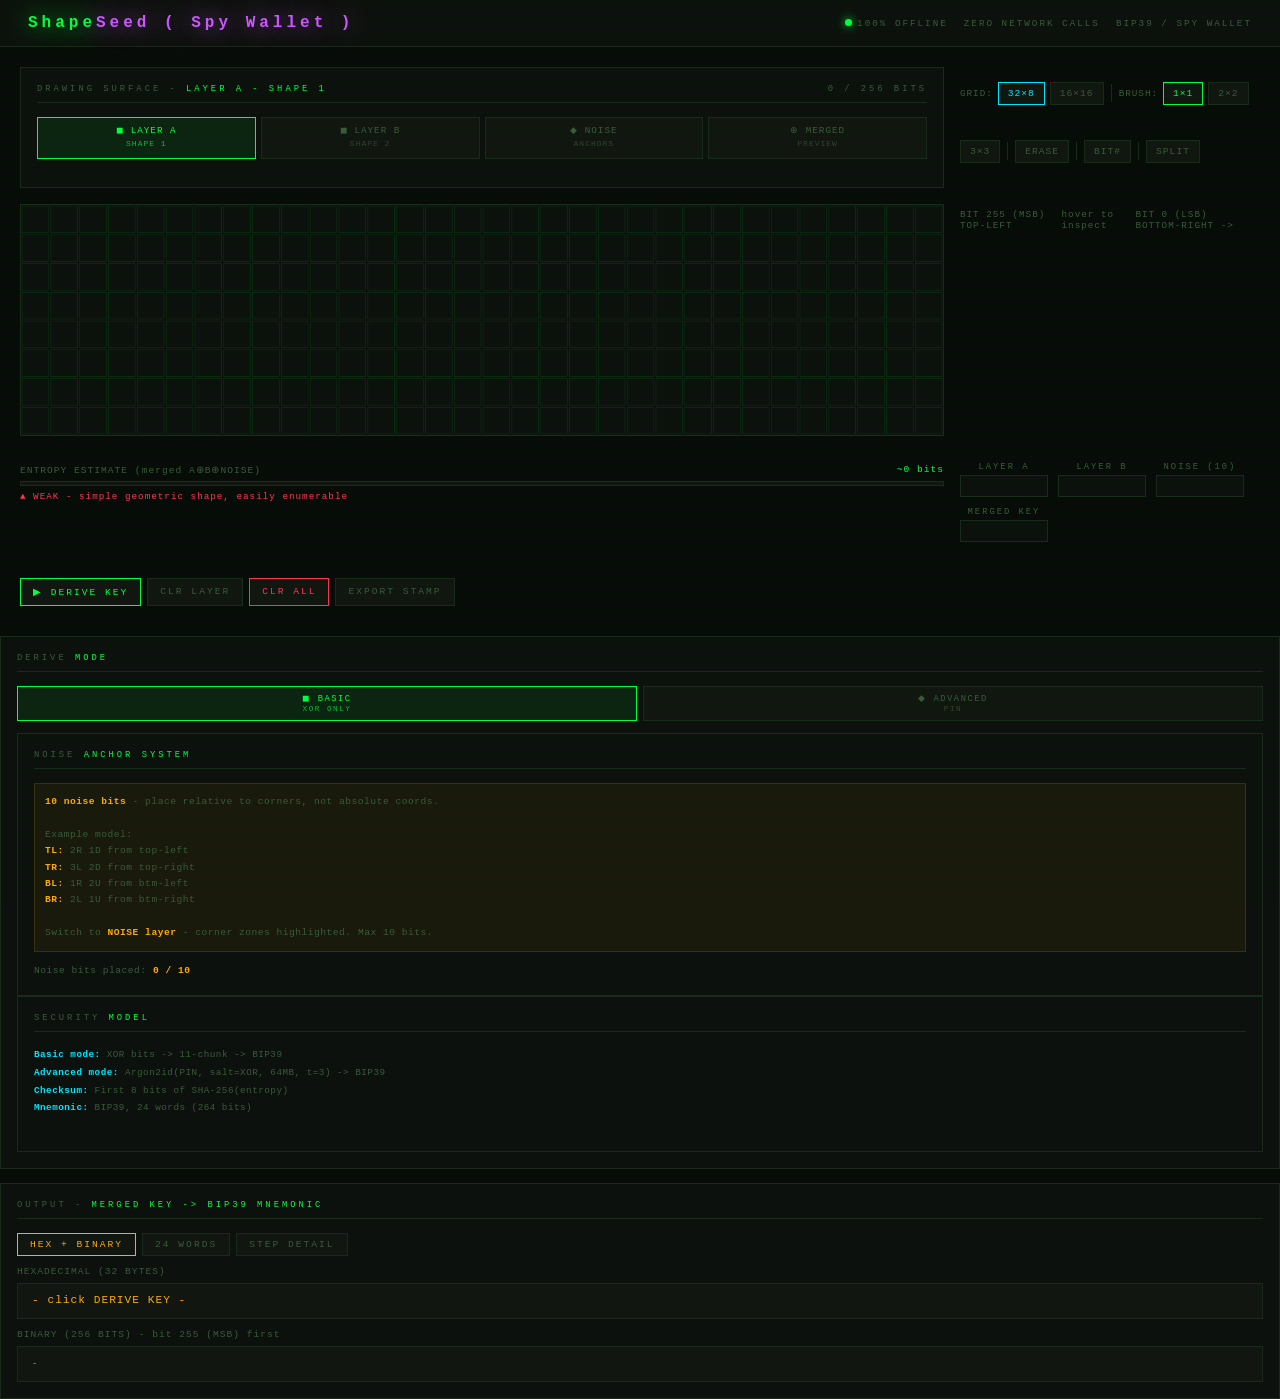
==== shapeSeed.html @ 2a86fd11 "shape seed" ====
<!doctype html>
<html lang="en">
  <head>
    <meta charset="UTF-8" />
    <meta name="viewport" content="width=device-width,initial-scale=1.0" />
    <meta
      http-equiv="Content-Security-Policy"
      content="default-src 'none'; script-src 'self' 'unsafe-inline'; style-src 'self' 'unsafe-inline'; img-src 'self' data:; font-src 'none';"
    />
    <title>PATTERN WALLET - Shape Key Generator</title>
    <style>
      :root {
        --bg: #080c08;
        --bg2: #0d110d;
        --bg3: #111611;
        --border: #1a2a1a;
        --green: #00ff41;
        --gdim: #007a20;
        --gfaint: rgba(0, 255, 65, 0.08);
        --purple: #cc55ff;
        --pfaint: rgba(180, 60, 255, 0.08);
        --amber: #ffaa00;
        --afaint: rgba(255, 170, 0, 0.08);
        --red: #ff3355;
        --cyan: #00e5ff;
        --white: #d0ffd0;
        --dim: #3a5a3a;
        --mono: "Share Tech Mono", "Courier New", Courier, monospace;
        --display: "Orbitron", "Share Tech Mono", "Courier New", monospace;
      }
      * {
        margin: 0;
        padding: 0;
        box-sizing: border-box;
      }
      body {
        background: var(--bg);
        color: var(--white);
        font-family: var(--mono);
        min-height: 100vh;
      }
      body::before {
        content: "";
        position: fixed;
        inset: 0;
        background: repeating-linear-gradient(
          0deg,
          transparent,
          transparent 3px,
          rgba(0, 255, 65, 0.012) 3px,
          rgba(0, 255, 65, 0.012) 4px
        );
        pointer-events: none;
        z-index: 9999;
      }
      header {
        background: var(--bg2);
        border-bottom: 1px solid var(--border);
        padding: 14px 28px;
        display: flex;
        align-items: center;
        justify-content: space-between;
      }
      .logo {
        font-family: var(--display);
        font-weight: 900;
        font-size: 1rem;
        letter-spacing: 4px;
        color: var(--green);
        text-shadow: 0 0 25px var(--green);
      }
      .logo em {
        color: var(--purple);
        font-style: normal;
        text-shadow: 0 0 25px var(--purple);
      }
      .hdr-r {
        font-size: 0.58rem;
        letter-spacing: 2px;
        color: var(--dim);
        display: flex;
        gap: 16px;
        align-items: center;
      }
      .dot {
        width: 7px;
        height: 7px;
        border-radius: 50%;
        background: var(--green);
        box-shadow: 0 0 8px var(--green);
        animation: blink 2.5s infinite;
        display: inline-block;
        margin-right: 5px;
      }
      @keyframes blink {
        0%,
        100% {
          opacity: 1;
        }
        50% {
          opacity: 0.25;
        }
      }
      .wrap {
        max-width: 1280px;
        margin: 0 auto;
        padding: 20px;
        display: grid;
        grid-template-columns: 1fr 300px;
        gap: 16px;
      }
      .panel {
        background: var(--bg2);
        border: 1px solid var(--border);
        padding: 16px;
      }
      .ptitle {
        font-family: var(--display);
        font-size: 0.55rem;
        letter-spacing: 3px;
        color: var(--dim);
        margin-bottom: 14px;
        padding-bottom: 8px;
        border-bottom: 1px solid var(--border);
        display: flex;
        justify-content: space-between;
        align-items: center;
      }
      .ptitle .hi {
        color: var(--green);
      }
      .layer-tabs {
        display: flex;
        gap: 5px;
        margin-bottom: 12px;
      }
      .ltab {
        flex: 1;
        padding: 7px 2px;
        background: var(--bg3);
        border: 1px solid var(--border);
        color: var(--dim);
        font-family: var(--mono);
        font-size: 0.58rem;
        letter-spacing: 1px;
        cursor: pointer;
        text-align: center;
        transition: all 0.15s;
        line-height: 1.4;
      }
      .ltab:hover {
        color: var(--white);
      }
      .ltab.la.on {
        border-color: var(--green);
        color: var(--green);
        background: var(--gfaint);
      }
      .ltab.lb.on {
        border-color: var(--purple);
        color: var(--purple);
        background: var(--pfaint);
      }
      .ltab.lnoise.on {
        border-color: var(--amber);
        color: var(--amber);
        background: var(--afaint);
      }
      .ltab.lmerged.on {
        border-color: var(--cyan);
        color: var(--cyan);
      }
      .ctrl-row {
        display: flex;
        gap: 5px;
        margin-bottom: 10px;
        flex-wrap: wrap;
        align-items: center;
      }
      .cbtn {
        padding: 5px 9px;
        background: var(--bg3);
        border: 1px solid var(--border);
        color: var(--dim);
        font-family: var(--mono);
        font-size: 0.6rem;
        letter-spacing: 1px;
        cursor: pointer;
        transition: all 0.12s;
      }
      .cbtn:hover {
        color: var(--white);
      }
      .cbtn.on {
        border-color: var(--green);
        color: var(--green);
      }
      .cbtn.erase.on {
        border-color: var(--red);
        color: var(--red);
      }
      .cbtn.cyon.on {
        border-color: var(--cyan);
        color: var(--cyan);
      }
      .cbtn.split.on {
        border-color: var(--cyan);
        color: var(--cyan);
      }
      .cbtn.showbits.on {
        border-color: var(--amber);
        color: var(--amber);
      }
      .sep {
        width: 1px;
        height: 18px;
        background: var(--border);
        margin: 0 2px;
      }
      #mainCanvas {
        display: block;
        width: 100%;
        cursor: crosshair;
        border: 1px solid var(--border);
      }
      .canvas-meta {
        display: flex;
        justify-content: space-between;
        font-size: 0.58rem;
        color: var(--dim);
        margin-top: 5px;
        letter-spacing: 1px;
      }
      .ent-section {
        margin: 12px 0 8px;
      }
      .ent-labels {
        display: flex;
        justify-content: space-between;
        font-size: 0.6rem;
        color: var(--dim);
        margin-bottom: 5px;
        letter-spacing: 1px;
      }
      .ent-labels .ev {
        color: var(--green);
      }
      .ent-outer {
        height: 5px;
        background: var(--bg3);
        border: 1px solid var(--border);
      }
      .ent-inner {
        height: 100%;
        transition:
          width 0.3s,
          background 0.3s;
      }
      .ent-warn {
        font-size: 0.58rem;
        min-height: 15px;
        margin-top: 5px;
        letter-spacing: 1px;
      }
      .stamps {
        display: flex;
        gap: 10px;
        margin: 10px 0;
        flex-wrap: wrap;
      }
      .stamp-box {
        text-align: center;
      }
      .stamp-label {
        font-size: 0.55rem;
        color: var(--dim);
        letter-spacing: 2px;
        margin-bottom: 3px;
      }
      canvas.sthumb {
        border: 1px solid var(--border);
        image-rendering: pixelated;
        display: block;
      }
      .btn-row {
        display: flex;
        gap: 6px;
        margin: 10px 0;
        flex-wrap: wrap;
      }
      .btn {
        padding: 7px 12px;
        background: var(--bg3);
        border: 1px solid var(--border);
        color: var(--dim);
        font-family: var(--mono);
        font-size: 0.6rem;
        letter-spacing: 2px;
        cursor: pointer;
        transition: all 0.15s;
      }
      .btn:hover {
        color: var(--white);
        border-color: #555;
      }
      .btn.primary {
        border-color: var(--green);
        color: var(--green);
      }
      .btn.primary:hover {
        background: var(--gfaint);
      }
      .btn.danger {
        border-color: var(--red);
        color: var(--red);
      }
      .right-col {
        display: flex;
        flex-direction: column;
        gap: 14px;
      }
      .anchor-legend {
        font-size: 0.6rem;
        color: var(--dim);
        line-height: 1.8;
        letter-spacing: 0.5px;
      }
      .anchor-legend strong {
        color: var(--amber);
      }
      .noise-tip {
        background: rgba(255, 170, 0, 0.05);
        border: 1px solid rgba(255, 170, 0, 0.15);
        padding: 10px;
        font-size: 0.6rem;
        color: var(--dim);
        line-height: 1.7;
        letter-spacing: 0.5px;
        margin-bottom: 10px;
      }
      .noise-tip strong {
        color: var(--amber);
      }
      .output-panel {
        grid-column: 1/-1;
      }
      .hex-out {
        background: var(--bg3);
        border: 1px solid var(--border);
        padding: 10px 14px;
        font-size: 0.7rem;
        word-break: break-all;
        letter-spacing: 1px;
        color: var(--amber);
        min-height: 36px;
      }
      .words-grid {
        display: flex;
        flex-wrap: wrap;
        gap: 6px;
        margin-top: 8px;
      }
      .word-chip {
        padding: 4px 10px;
        border: 1px solid var(--border);
        background: var(--bg3);
        font-size: 0.65rem;
        letter-spacing: 0.5px;
      }
      .word-chip .wn {
        color: var(--dim);
        margin-right: 4px;
        font-size: 0.55rem;
      }
      .word-chip .ww {
        color: var(--green);
      }
      .step-detail {
        background: var(--bg3);
        border: 1px solid var(--border);
        padding: 10px;
        font-size: 0.6rem;
        color: var(--dim);
        line-height: 1.8;
        letter-spacing: 0.5px;
        margin-top: 8px;
        max-height: 320px;
        overflow-y: auto;
      }
      .step-detail .hi {
        color: var(--white);
      }
      .step-detail .ha {
        color: var(--amber);
      }
      .out-tabs {
        display: flex;
        gap: 6px;
        margin-bottom: 10px;
      }
      .otab {
        padding: 5px 12px;
        background: var(--bg3);
        border: 1px solid var(--border);
        color: var(--dim);
        font-family: var(--mono);
        font-size: 0.6rem;
        letter-spacing: 2px;
        cursor: pointer;
      }
      .otab.on {
        border-color: var(--amber);
        color: var(--amber);
      }

      .duress-info {
        font-size: 0.6rem;
        color: var(--dim);
        line-height: 1.8;
        letter-spacing: 0.5px;
      }
      .duress-info strong {
        color: var(--green);
      }
      .duress-info em {
        color: var(--purple);
        font-style: normal;
      }

      .adv-panel {
        background: rgba(180, 60, 255, 0.04);
        border: 1px solid rgba(180, 60, 255, 0.2);
        padding: 12px;
        margin-top: 10px;
      }
      .adv-title {
        font-family: var(--display);
        font-size: 0.52rem;
        letter-spacing: 3px;
        color: var(--purple);
        margin-bottom: 10px;
      }
      .adv-row {
        display: flex;
        flex-direction: column;
        gap: 4px;
        margin-bottom: 10px;
      }
      .adv-label {
        font-size: 0.56rem;
        color: var(--dim);
        letter-spacing: 1px;
      }
      .adv-label span {
        color: var(--purple);
      }
      .adv-input {
        width: 100%;
        background: var(--bg3);
        border: 1px solid rgba(180, 60, 255, 0.3);
        color: var(--purple);
        font-family: var(--mono);
        font-size: 0.7rem;
        padding: 6px 10px;
        letter-spacing: 2px;
        outline: none;
      }
      .adv-input:focus {
        border-color: var(--purple);
      }
      .adv-input::placeholder {
        color: rgba(180, 60, 255, 0.3);
        font-size: 0.58rem;
      }
      .adv-info {
        font-size: 0.56rem;
        color: var(--dim);
        line-height: 1.7;
        letter-spacing: 0.5px;
        margin-top: 6px;
        padding: 6px 8px;
        background: rgba(180, 60, 255, 0.03);
        border-left: 2px solid rgba(180, 60, 255, 0.3);
      }
      .adv-info strong {
        color: var(--purple);
      }
      .adv-divider {
        height: 1px;
        background: rgba(180, 60, 255, 0.15);
        margin: 10px 0;
      }
      .mode-toggle {
        display: flex;
        gap: 6px;
        margin-bottom: 12px;
      }
      .mtab {
        flex: 1;
        padding: 6px;
        background: var(--bg3);
        border: 1px solid var(--border);
        color: var(--dim);
        font-family: var(--mono);
        font-size: 0.55rem;
        letter-spacing: 1.5px;
        cursor: pointer;
        text-align: center;
        transition: all 0.15s;
      }
      .mtab.on {
        border-color: var(--purple);
        color: var(--purple);
        background: var(--pfaint);
      }
      .mtab.basic.on {
        border-color: var(--green);
        color: var(--green);
        background: var(--gfaint);
      }
    </style>
    <script src="argon2-bundled.min.js"></script>
  </head>
  <body>
    <header style="user-select: none">
      <div class="logo">Shape<em>Seed ( Spy Wallet ) </em></div>
      <div class="hdr-r">
        <span><span class="dot"></span>100% OFFLINE</span>
        <span>ZERO NETWORK CALLS</span>
        <span>BIP39 / SPY WALLET</span>
      </div>
    </header>

    <div class="wrap">
      <div class="panel">
        <div class="ptitle">
          <span
            >DRAWING SURFACE -
            <span class="hi" id="layerLabel">LAYER A - SHAPE 1</span></span
          >
          <span id="bitsSetLabel">0 / 256 BITS</span>
        </div>

        <div class="layer-tabs">
          <div class="ltab la on" onclick="setLayer('A')">
            ◼ LAYER A<br /><small style="font-size: 0.5rem; opacity: 0.7"
              >SHAPE 1</small
            >
          </div>
          <div class="ltab lb" onclick="setLayer('B')">
            ◼ LAYER B<br /><small style="font-size: 0.5rem; opacity: 0.7"
              >SHAPE 2</small
            >
          </div>
          <div class="ltab lnoise" onclick="setLayer('NOISE')">
            ◆ NOISE<br /><small style="font-size: 0.5rem; opacity: 0.7"
              >ANCHORS</small
            >
          </div>
          <div class="ltab lmerged" onclick="setLayer('MERGED')">
            ⊕ MERGED<br /><small style="font-size: 0.5rem; opacity: 0.7"
              >PREVIEW</small
            >
          </div>
        </div>
      </div>
      <div class="ctrl-row">
        <span style="font-size: 0.58rem; color: var(--dim); letter-spacing: 1px"
          >GRID:</span
        >
        <div class="cbtn cyon on" id="btn32" onclick="setGridMode(32, 8)">
          32×8
        </div>
        <div class="cbtn cyon" id="btn16" onclick="setGridMode(16, 16)">
          16×16
        </div>
        <div class="sep"></div>
        <span style="font-size: 0.58rem; color: var(--dim); letter-spacing: 1px"
          >BRUSH:</span
        >
        <div class="cbtn on" id="brush1" onclick="setBrush(1)">1×1</div>
        <div class="cbtn" id="brush2" onclick="setBrush(2)">2×2</div>
        <div class="cbtn" id="brush3" onclick="setBrush(3)">3×3</div>
        <div class="sep"></div>
        <div class="cbtn erase" id="btnErase" onclick="toggleErase()">
          ERASE
        </div>
        <div class="sep"></div>
        <div class="cbtn showbits" id="btnShowBits" onclick="toggleShowBits()">
          BIT#
        </div>
        <div class="sep"></div>
        <div class="cbtn split" id="btnSplit" onclick="toggleSplit()">
          SPLIT
        </div>
      </div>

      <canvas id="mainCanvas"></canvas>
      <div class="canvas-meta">
        <span>BIT 255 (MSB) TOP-LEFT</span>
        <span id="cursorInfo">hover to inspect</span>
        <span>BIT 0 (LSB) BOTTOM-RIGHT -></span>
      </div>

      <div class="ent-section">
        <div class="ent-labels">
          <span>ENTROPY ESTIMATE (merged A⊕B⊕NOISE)</span>
          <span class="ev" id="entVal">~0 bits</span>
        </div>
        <div class="ent-outer">
          <div
            class="ent-inner"
            id="entBar"
            style="width: 0%; background: var(--red)"
          ></div>
        </div>
        <div class="ent-warn" id="entWarn" style="color: var(--red)">
          ▲ DRAW A PATTERN TO BEGIN
        </div>
      </div>

      <div class="stamps">
        <div class="stamp-box">
          <div class="stamp-label">LAYER A</div>
          <canvas
            class="sthumb"
            id="stampA"
            width="64"
            height="16"
            style="width: 88px; height: 22px"
          ></canvas>
        </div>
        <div class="stamp-box">
          <div class="stamp-label">LAYER B</div>
          <canvas
            class="sthumb"
            id="stampB"
            width="64"
            height="16"
            style="width: 88px; height: 22px"
          ></canvas>
        </div>
        <div class="stamp-box">
          <div class="stamp-label">NOISE (10)</div>
          <canvas
            class="sthumb"
            id="stampN"
            width="64"
            height="16"
            style="width: 88px; height: 22px"
          ></canvas>
        </div>
        <div class="stamp-box">
          <div class="stamp-label">MERGED KEY</div>
          <canvas
            class="sthumb"
            id="stampM"
            width="64"
            height="16"
            style="width: 88px; height: 22px"
          ></canvas>
        </div>
      </div>

      <div class="btn-row">
        <div class="btn primary" id="btnDerive" onclick="deriveKey()">
          ▶ DERIVE KEY
        </div>
        <div class="btn" onclick="clearCurrentLayer()">CLR LAYER</div>
        <div class="btn danger" onclick="clearAll()">CLR ALL</div>
        <div class="btn" onclick="saveStamp()">EXPORT STAMP</div>
      </div>
    </div>
    <div class="right-col">
      <div class="panel">
        <div class="ptitle">
          <span>DERIVE <span class="hi">MODE</span></span>
        </div>
        <div class="mode-toggle">
          <div class="mtab basic on" id="modeBasic" onclick="setMode('basic')">
            ◼ BASIC<br /><small style="font-size: 0.48rem; opacity: 0.7"
              >XOR ONLY</small
            >
          </div>
          <div class="mtab" id="modeAdv" onclick="setMode('advanced')">
            ◆ ADVANCED<br /><small style="font-size: 0.48rem; opacity: 0.7"
              >PIN</small
            >
          </div>
        </div>

        <div id="advPanel" style="display: none">
          <div class="adv-panel">
            <div class="adv-title">◆ ADVANCED MODE</div>

            <div class="adv-row">
              <div class="adv-label">
                SALT / PIN <span>(memorable number, never stored)</span>
              </div>
              <input
                class="adv-input"
                id="saltInput"
                type="text"
                inputmode="text"
                placeholder="e.g. 19841207 or 4892"
                autocomplete="off"
                spellcheck="false"
              />
            </div>
            <div class="adv-info">
              <strong>What it does:</strong> Your PIN is processed with Argon2id
              using your XOR bitmap as salt. Argon2id(PIN, salt=shape_bits,
              mem=64MB, t=3). Same PIN + same drawing = same mnemonic, always.
              Two users with identical drawings get totally different mnemonics.
              Prevents rainbow table attacks.<br /><br />
              <strong>If you forget the PIN</strong> -> wallet is permanently
              inaccessible. Write it physically, separately from your shape
              description.
            </div>

            <div class="adv-divider"></div>

            <div class="adv-info" id="derivInfo">
              <strong>XOR->DIRECT:</strong> XOR bits split directly into 11-bit
              chunks -> BIP39 words. Fast, fully transparent, reversible to your
              drawing.<br /><br />
              <strong>SHA256 mode:</strong> Argon2id(PIN, salt=XOR_bytes,
              mem=64MB, t=3) -> 256 bits -> 11-bit chunks. Memory-hard,
              GPU-resistant. Recommended when using a PIN.
            </div>
          </div>
        </div>

        <div class="panel">
          <div class="ptitle">
            <span>NOISE <span class="hi">ANCHOR SYSTEM</span></span>
          </div>
          <div class="noise-tip">
            <strong>10 noise bits</strong> - place relative to corners, not
            absolute coords.<br /><br />
            Example model:<br />
            <strong>TL:</strong> 2R 1D from top-left<br />
            <strong>TR:</strong> 3L 2D from top-right<br />
            <strong>BL:</strong> 1R 2U from btm-left<br />
            <strong>BR:</strong> 2L 1U from btm-right<br /><br />
            Switch to <strong>NOISE layer</strong> - corner zones highlighted.
            Max 10 bits.
          </div>
          <div class="anchor-legend" id="noiseCount">
            Noise bits placed: <strong>0 / 10</strong>
          </div>
        </div>

        <div class="panel">
          <div class="ptitle">
            <span>SECURITY <span class="hi">MODEL</span></span>
          </div>
          <div class="duress-info" style="font-size: 0.58rem; line-height: 1.9">
            <strong style="color: var(--cyan)">Basic mode:</strong> XOR bits ->
            11-chunk -> BIP39<br />
            <strong style="color: var(--cyan)">Advanced mode:</strong>
            Argon2id(PIN, salt=XOR, 64MB, t=3) -> BIP39<br />
            <strong style="color: var(--cyan)">Checksum:</strong> First 8 bits
            of SHA-256(entropy)<br />
            <strong style="color: var(--cyan)">Mnemonic:</strong> BIP39, 24
            words (264 bits)<br /><br />
          </div>
        </div>
      </div>

      <div class="panel output-panel">
        <div class="ptitle">
          <span
            >OUTPUT - <span class="hi">MERGED KEY -> BIP39 MNEMONIC</span></span
          >
        </div>
        <div class="out-tabs">
          <div class="otab on" onclick="showOutTab('Hex', this)">
            HEX + BINARY
          </div>
          <div class="otab" onclick="showOutTab('Words', this)">24 WORDS</div>
          <div class="otab" onclick="showOutTab('Steps', this)">
            STEP DETAIL
          </div>
        </div>
        <div id="outHex">
          <div
            style="
              font-size: 0.6rem;
              color: var(--dim);
              margin-bottom: 6px;
              letter-spacing: 1px;
            "
          >
            HEXADECIMAL (32 BYTES)
          </div>
          <div class="hex-out" id="hexVal">- click DERIVE KEY -</div>
          <div
            style="
              font-size: 0.6rem;
              color: var(--dim);
              margin: 10px 0 6px;
              letter-spacing: 1px;
            "
          >
            BINARY (256 BITS) - bit 255 (MSB) first
          </div>
          <div
            class="hex-out"
            id="binVal"
            style="font-size: 0.56rem; color: var(--green); line-height: 1.6"
          >
            -
          </div>
        </div>
        <div id="outWords" style="display: none">
          <div class="words-grid" id="wordGrid">
            <span style="color: var(--dim); font-size: 0.65rem"
              >- derive key first -</span
            >
          </div>
        </div>
        <div id="outSteps" style="display: none">
          <div class="step-detail" id="stepDetail">- derive key first -</div>
        </div>
      </div>
    </div>

    <script>
      const WORDLIST = [
        "abandon",
        "ability",
        "able",
        "about",
        "above",
        "absent",
        "absorb",
        "abstract",
        "absurd",
        "abuse",
        "access",
        "accident",
        "account",
        "accuse",
        "achieve",
        "acid",
        "acoustic",
        "acquire",
        "across",
        "act",
        "action",
        "actor",
        "actress",
        "actual",
        "adapt",
        "add",
        "addict",
        "address",
        "adjust",
        "admit",
        "adult",
        "advance",
        "advice",
        "aerobic",
        "affair",
        "afford",
        "afraid",
        "again",
        "age",
        "agent",
        "agree",
        "ahead",
        "aim",
        "air",
        "airport",
        "aisle",
        "alarm",
        "album",
        "alcohol",
        "alert",
        "alien",
        "all",
        "alley",
        "allow",
        "almost",
        "alone",
        "alpha",
        "already",
        "also",
        "alter",
        "always",
        "amateur",
        "amazing",
        "among",
        "amount",
        "amused",
        "analyst",
        "anchor",
        "ancient",
        "anger",
        "angle",
        "angry",
        "animal",
        "ankle",
        "announce",
        "annual",
        "another",
        "answer",
        "antenna",
        "antique",
        "anxiety",
        "any",
        "apart",
        "apology",
        "appear",
        "apple",
        "approve",
        "april",
        "arch",
        "arctic",
        "area",
        "arena",
        "argue",
        "arm",
        "armed",
        "armor",
        "army",
        "around",
        "arrange",
        "arrest",
        "arrive",
        "arrow",
        "art",
        "artefact",
        "artist",
        "artwork",
        "ask",
        "aspect",
        "assault",
        "asset",
        "assist",
        "assume",
        "asthma",
        "athlete",
        "atom",
        "attack",
        "attend",
        "attitude",
        "attract",
        "auction",
        "audit",
        "august",
        "aunt",
        "author",
        "auto",
        "autumn",
        "average",
        "avocado",
        "avoid",
        "awake",
        "aware",
        "away",
        "awesome",
        "awful",
        "awkward",
        "axis",
        "baby",
        "bachelor",
        "bacon",
        "badge",
        "bag",
        "balance",
        "balcony",
        "ball",
        "bamboo",
        "banana",
        "banner",
        "bar",
        "barely",
        "bargain",
        "barrel",
        "base",
        "basic",
        "basket",
        "battle",
        "beach",
        "bean",
        "beauty",
        "because",
        "become",
        "beef",
        "before",
        "begin",
        "behave",
        "behind",
        "believe",
        "below",
        "belt",
        "bench",
        "benefit",
        "best",
        "betray",
        "better",
        "between",
        "beyond",
        "bicycle",
        "bid",
        "bike",
        "bind",
        "biology",
        "bird",
        "birth",
        "bitter",
        "black",
        "blade",
        "blame",
        "blanket",
        "blast",
        "bleak",
        "bless",
        "blind",
        "blood",
        "blossom",
        "blouse",
        "blue",
        "blur",
        "blush",
        "board",
        "boat",
        "body",
        "boil",
        "bomb",
        "bone",
        "bonus",
        "book",
        "boost",
        "border",
        "boring",
        "borrow",
        "boss",
        "bottom",
        "bounce",
        "box",
        "boy",
        "bracket",
        "brain",
        "brand",
        "brass",
        "brave",
        "bread",
        "breeze",
        "brick",
        "bridge",
        "brief",
        "bright",
        "bring",
        "brisk",
        "broccoli",
        "broken",
        "bronze",
        "broom",
        "brother",
        "brown",
        "brush",
        "bubble",
        "buddy",
        "budget",
        "buffalo",
        "build",
        "bulb",
        "bulk",
        "bullet",
        "bundle",
        "bunker",
        "burden",
        "burger",
        "burst",
        "bus",
        "business",
        "busy",
        "butter",
        "buyer",
        "buzz",
        "cabbage",
        "cabin",
        "cable",
        "cactus",
        "cage",
        "cake",
        "call",
        "calm",
        "camera",
        "camp",
        "can",
        "canal",
        "cancel",
        "candy",
        "cannon",
        "canoe",
        "canvas",
        "canyon",
        "capable",
        "capital",
        "captain",
        "car",
        "carbon",
        "card",
        "cargo",
        "carpet",
        "carry",
        "cart",
        "case",
        "cash",
        "casino",
        "castle",
        "casual",
        "cat",
        "catalog",
        "catch",
        "category",
        "cattle",
        "caught",
        "cause",
        "caution",
        "cave",
        "ceiling",
        "celery",
        "cement",
        "census",
        "century",
        "cereal",
        "certain",
        "chair",
        "chalk",
        "champion",
        "change",
        "chaos",
        "chapter",
        "charge",
        "chase",
        "chat",
        "cheap",
        "check",
        "cheese",
        "chef",
        "cherry",
        "chest",
        "chicken",
        "chief",
        "child",
        "chimney",
        "choice",
        "choose",
        "chronic",
        "chuckle",
        "chunk",
        "churn",
        "cigar",
        "cinnamon",
        "circle",
        "citizen",
        "city",
        "civil",
        "claim",
        "clap",
        "clarify",
        "claw",
        "clay",
        "clean",
        "clerk",
        "clever",
        "click",
        "client",
        "cliff",
        "climb",
        "clinic",
        "clip",
        "clock",
        "clog",
        "close",
        "cloth",
        "cloud",
        "clown",
        "club",
        "clump",
        "cluster",
        "clutch",
        "coach",
        "coast",
        "coconut",
        "code",
        "coffee",
        "coil",
        "coin",
        "collect",
        "color",
        "column",
        "combine",
        "come",
        "comfort",
        "comic",
        "common",
        "company",
        "concert",
        "conduct",
        "confirm",
        "congress",
        "connect",
        "consider",
        "control",
        "convince",
        "cook",
        "cool",
        "copper",
        "copy",
        "coral",
        "core",
        "corn",
        "correct",
        "cost",
        "cotton",
        "couch",
        "country",
        "couple",
        "course",
        "cousin",
        "cover",
        "coyote",
        "crack",
        "cradle",
        "craft",
        "cram",
        "crane",
        "crash",
        "crater",
        "crawl",
        "crazy",
        "cream",
        "credit",
        "creek",
        "crew",
        "cricket",
        "crime",
        "crisp",
        "critic",
        "crop",
        "cross",
        "crouch",
        "crowd",
        "crucial",
        "cruel",
        "cruise",
        "crumble",
        "crunch",
        "crush",
        "cry",
        "crystal",
        "cube",
        "culture",
        "cup",
        "cupboard",
        "curious",
        "current",
        "curtain",
        "curve",
        "cushion",
        "custom",
        "cute",
        "cycle",
        "dad",
        "damage",
        "damp",
        "dance",
        "danger",
        "daring",
        "dash",
        "daughter",
        "dawn",
        "day",
        "deal",
        "debate",
        "debris",
        "decade",
        "december",
        "decide",
        "decline",
        "decorate",
        "decrease",
        "deer",
        "defense",
        "define",
        "defy",
        "degree",
        "delay",
        "deliver",
        "demand",
        "demise",
        "denial",
        "dentist",
        "deny",
        "depart",
        "depend",
        "deposit",
        "depth",
        "deputy",
        "derive",
        "describe",
        "desert",
        "design",
        "desk",
        "despair",
        "destroy",
        "detail",
        "detect",
        "develop",
        "device",
        "devote",
        "diagram",
        "dial",
        "diamond",
        "diary",
        "dice",
        "diesel",
        "diet",
        "differ",
        "digital",
        "dignity",
        "dilemma",
        "dinner",
        "dinosaur",
        "direct",
        "dirt",
        "disagree",
        "discover",
        "disease",
        "dish",
        "dismiss",
        "disorder",
        "display",
        "distance",
        "divert",
        "divide",
        "divorce",
        "dizzy",
        "doctor",
        "document",
        "dog",
        "doll",
        "dolphin",
        "domain",
        "donate",
        "donkey",
        "donor",
        "door",
        "dose",
        "double",
        "dove",
        "draft",
        "dragon",
        "drama",
        "drastic",
        "draw",
        "dream",
        "dress",
        "drift",
        "drill",
        "drink",
        "drip",
        "drive",
        "drop",
        "drum",
        "dry",
        "duck",
        "dumb",
        "dune",
        "during",
        "dust",
        "dutch",
        "duty",
        "dwarf",
        "dynamic",
        "eager",
        "eagle",
        "early",
        "earn",
        "earth",
        "easily",
        "east",
        "easy",
        "echo",
        "ecology",
        "economy",
        "edge",
        "edit",
        "educate",
        "effort",
        "egg",
        "eight",
        "either",
        "elbow",
        "elder",
        "electric",
        "elegant",
        "element",
        "elephant",
        "elevator",
        "elite",
        "else",
        "embark",
        "embody",
        "embrace",
        "emerge",
        "emotion",
        "employ",
        "empower",
        "empty",
        "enable",
        "enact",
        "end",
        "endless",
        "endorse",
        "enemy",
        "energy",
        "enforce",
        "engage",
        "engine",
        "enhance",
        "enjoy",
        "enlist",
        "enough",
        "enrich",
        "enroll",
        "ensure",
        "enter",
        "entire",
        "entry",
        "envelope",
        "episode",
        "equal",
        "equip",
        "era",
        "erase",
        "erode",
        "erosion",
        "error",
        "erupt",
        "escape",
        "essay",
        "essence",
        "estate",
        "eternal",
        "ethics",
        "evidence",
        "evil",
        "evoke",
        "evolve",
        "exact",
        "example",
        "excess",
        "exchange",
        "excite",
        "exclude",
        "excuse",
        "execute",
        "exercise",
        "exhaust",
        "exhibit",
        "exile",
        "exist",
        "exit",
        "exotic",
        "expand",
        "expect",
        "expire",
        "explain",
        "expose",
        "express",
        "extend",
        "extra",
        "eye",
        "eyebrow",
        "fabric",
        "face",
        "faculty",
        "fade",
        "faint",
        "faith",
        "fall",
        "false",
        "fame",
        "family",
        "famous",
        "fan",
        "fancy",
        "fantasy",
        "farm",
        "fashion",
        "fat",
        "fatal",
        "father",
        "fatigue",
        "fault",
        "favorite",
        "feature",
        "february",
        "federal",
        "fee",
        "feed",
        "feel",
        "female",
        "fence",
        "festival",
        "fetch",
        "fever",
        "few",
        "fiber",
        "fiction",
        "field",
        "figure",
        "file",
        "film",
        "filter",
        "final",
        "find",
        "fine",
        "finger",
        "finish",
        "fire",
        "firm",
        "first",
        "fiscal",
        "fish",
        "fit",
        "fitness",
        "fix",
        "flag",
        "flame",
        "flash",
        "flat",
        "flavor",
        "flee",
        "flight",
        "flip",
        "float",
        "flock",
        "floor",
        "flower",
        "fluid",
        "flush",
        "fly",
        "foam",
        "focus",
        "fog",
        "foil",
        "fold",
        "follow",
        "food",
        "foot",
        "force",
        "forest",
        "forget",
        "fork",
        "fortune",
        "forum",
        "forward",
        "fossil",
        "foster",
        "found",
        "fox",
        "fragile",
        "frame",
        "frequent",
        "fresh",
        "friend",
        "fringe",
        "frog",
        "front",
        "frost",
        "frown",
        "frozen",
        "fruit",
        "fuel",
        "fun",
        "funny",
        "furnace",
        "fury",
        "future",
        "gadget",
        "gain",
        "galaxy",
        "gallery",
        "game",
        "gap",
        "garage",
        "garbage",
        "garden",
        "garlic",
        "garment",
        "gas",
        "gasp",
        "gate",
        "gather",
        "gauge",
        "gaze",
        "general",
        "genius",
        "genre",
        "gentle",
        "genuine",
        "gesture",
        "ghost",
        "giant",
        "gift",
        "giggle",
        "ginger",
        "giraffe",
        "girl",
        "give",
        "glad",
        "glance",
        "glare",
        "glass",
        "glide",
        "glimpse",
        "globe",
        "gloom",
        "glory",
        "glove",
        "glow",
        "glue",
        "goat",
        "goddess",
        "gold",
        "good",
        "goose",
        "gorilla",
        "gospel",
        "gossip",
        "govern",
        "gown",
        "grab",
        "grace",
        "grain",
        "grant",
        "grape",
        "grass",
        "gravity",
        "great",
        "green",
        "grid",
        "grief",
        "grit",
        "grocery",
        "group",
        "grow",
        "grunt",
        "guard",
        "guess",
        "guide",
        "guilt",
        "guitar",
        "gun",
        "gym",
        "habit",
        "hair",
        "half",
        "hammer",
        "hamster",
        "hand",
        "happy",
        "harbor",
        "hard",
        "harsh",
        "harvest",
        "hat",
        "have",
        "hawk",
        "hazard",
        "head",
        "health",
        "heart",
        "heavy",
        "hedgehog",
        "height",
        "hello",
        "helmet",
        "help",
        "hen",
        "hero",
        "hidden",
        "high",
        "hill",
        "hint",
        "hip",
        "hire",
        "history",
        "hobby",
        "hockey",
        "hold",
        "hole",
        "holiday",
        "hollow",
        "home",
        "honey",
        "hood",
        "hope",
        "horn",
        "horror",
        "horse",
        "hospital",
        "host",
        "hotel",
        "hour",
        "hover",
        "hub",
        "huge",
        "human",
        "humble",
        "humor",
        "hundred",
        "hungry",
        "hunt",
        "hurdle",
        "hurry",
        "hurt",
        "husband",
        "hybrid",
        "ice",
        "icon",
        "idea",
        "identify",
        "idle",
        "ignore",
        "ill",
        "illegal",
        "illness",
        "image",
        "imitate",
        "immense",
        "immune",
        "impact",
        "impose",
        "improve",
        "impulse",
        "inch",
        "include",
        "income",
        "increase",
        "index",
        "indicate",
        "indoor",
        "industry",
        "infant",
        "inflict",
        "inform",
        "inhale",
        "inherit",
        "initial",
        "inject",
        "injury",
        "inmate",
        "inner",
        "innocent",
        "input",
        "inquiry",
        "insane",
        "insect",
        "inside",
        "inspire",
        "install",
        "intact",
        "interest",
        "into",
        "invest",
        "invite",
        "involve",
        "iron",
        "island",
        "isolate",
        "issue",
        "item",
        "ivory",
        "jacket",
        "jaguar",
        "jar",
        "jazz",
        "jealous",
        "jeans",
        "jelly",
        "jewel",
        "job",
        "join",
        "joke",
        "journey",
        "joy",
        "judge",
        "juice",
        "jump",
        "jungle",
        "junior",
        "junk",
        "just",
        "kangaroo",
        "keen",
        "keep",
        "ketchup",
        "key",
        "kick",
        "kid",
        "kidney",
        "kind",
        "kingdom",
        "kiss",
        "kit",
        "kitchen",
        "kite",
        "kitten",
        "kiwi",
        "knee",
        "knife",
        "knock",
        "know",
        "lab",
        "label",
        "labor",
        "ladder",
        "lady",
        "lake",
        "lamp",
        "language",
        "laptop",
        "large",
        "later",
        "latin",
        "laugh",
        "laundry",
        "lava",
        "law",
        "lawn",
        "lawsuit",
        "layer",
        "lazy",
        "leader",
        "leaf",
        "learn",
        "leave",
        "lecture",
        "left",
        "leg",
        "legal",
        "legend",
        "leisure",
        "lemon",
        "lend",
        "length",
        "lens",
        "leopard",
        "lesson",
        "letter",
        "level",
        "liar",
        "liberty",
        "library",
        "license",
        "life",
        "lift",
        "light",
        "like",
        "limb",
        "limit",
        "link",
        "lion",
        "liquid",
        "list",
        "little",
        "live",
        "lizard",
        "load",
        "loan",
        "lobster",
        "local",
        "lock",
        "logic",
        "lonely",
        "long",
        "loop",
        "lottery",
        "loud",
        "lounge",
        "love",
        "loyal",
        "lucky",
        "luggage",
        "lumber",
        "lunar",
        "lunch",
        "luxury",
        "lyrics",
        "machine",
        "mad",
        "magic",
        "magnet",
        "maid",
        "mail",
        "main",
        "major",
        "make",
        "mammal",
        "man",
        "manage",
        "mandate",
        "mango",
        "mansion",
        "manual",
        "maple",
        "marble",
        "march",
        "margin",
        "marine",
        "market",
        "marriage",
        "mask",
        "mass",
        "master",
        "match",
        "material",
        "math",
        "matrix",
        "matter",
        "maximum",
        "maze",
        "meadow",
        "mean",
        "measure",
        "meat",
        "mechanic",
        "medal",
        "media",
        "melody",
        "melt",
        "member",
        "memory",
        "mention",
        "menu",
        "mercy",
        "merge",
        "merit",
        "merry",
        "mesh",
        "message",
        "metal",
        "method",
        "middle",
        "midnight",
        "milk",
        "million",
        "mimic",
        "mind",
        "minimum",
        "minor",
        "minute",
        "miracle",
        "mirror",
        "misery",
        "miss",
        "mistake",
        "mix",
        "mixed",
        "mixture",
        "mobile",
        "model",
        "modify",
        "mom",
        "moment",
        "monitor",
        "monkey",
        "monster",
        "month",
        "moon",
        "moral",
        "more",
        "morning",
        "mosquito",
        "mother",
        "motion",
        "motor",
        "mountain",
        "mouse",
        "move",
        "movie",
        "much",
        "muffin",
        "mule",
        "multiply",
        "muscle",
        "museum",
        "mushroom",
        "music",
        "must",
        "mutual",
        "myself",
        "mystery",
        "myth",
        "naive",
        "name",
        "napkin",
        "narrow",
        "nasty",
        "nation",
        "nature",
        "near",
        "neck",
        "need",
        "negative",
        "neglect",
        "neither",
        "nephew",
        "nerve",
        "nest",
        "net",
        "network",
        "neutral",
        "never",
        "news",
        "next",
        "nice",
        "night",
        "noble",
        "noise",
        "nominee",
        "noodle",
        "normal",
        "north",
        "nose",
        "notable",
        "note",
        "nothing",
        "notice",
        "novel",
        "now",
        "nuclear",
        "number",
        "nurse",
        "nut",
        "oak",
        "obey",
        "object",
        "oblige",
        "obscure",
        "observe",
        "obtain",
        "obvious",
        "occur",
        "ocean",
        "october",
        "odor",
        "off",
        "offer",
        "office",
        "often",
        "oil",
        "okay",
        "old",
        "olive",
        "olympic",
        "omit",
        "once",
        "one",
        "onion",
        "online",
        "only",
        "open",
        "opera",
        "opinion",
        "oppose",
        "option",
        "orange",
        "orbit",
        "orchard",
        "order",
        "ordinary",
        "organ",
        "orient",
        "original",
        "orphan",
        "ostrich",
        "other",
        "outdoor",
        "outer",
        "output",
        "outside",
        "oval",
        "oven",
        "over",
        "own",
        "owner",
        "oxygen",
        "oyster",
        "ozone",
        "pact",
        "paddle",
        "page",
        "pair",
        "palace",
        "palm",
        "panda",
        "panel",
        "panic",
        "panther",
        "paper",
        "parade",
        "parent",
        "park",
        "parrot",
        "party",
        "pass",
        "patch",
        "path",
        "patient",
        "patrol",
        "pattern",
        "pause",
        "pave",
        "payment",
        "peace",
        "peanut",
        "pear",
        "peasant",
        "pelican",
        "pen",
        "penalty",
        "pencil",
        "people",
        "pepper",
        "perfect",
        "permit",
        "person",
        "pet",
        "phone",
        "photo",
        "phrase",
        "physical",
        "piano",
        "picnic",
        "picture",
        "piece",
        "pig",
        "pigeon",
        "pill",
        "pilot",
        "pink",
        "pioneer",
        "pipe",
        "pistol",
        "pitch",
        "pizza",
        "place",
        "planet",
        "plastic",
        "plate",
        "play",
        "please",
        "pledge",
        "pluck",
        "plug",
        "plunge",
        "poem",
        "poet",
        "point",
        "polar",
        "pole",
        "police",
        "pond",
        "pony",
        "pool",
        "popular",
        "portion",
        "position",
        "possible",
        "post",
        "potato",
        "pottery",
        "poverty",
        "powder",
        "power",
        "practice",
        "praise",
        "predict",
        "prefer",
        "prepare",
        "present",
        "pretty",
        "prevent",
        "price",
        "pride",
        "primary",
        "print",
        "priority",
        "prison",
        "private",
        "prize",
        "problem",
        "process",
        "produce",
        "profit",
        "program",
        "project",
        "promote",
        "proof",
        "property",
        "prosper",
        "protect",
        "proud",
        "provide",
        "public",
        "pudding",
        "pull",
        "pulp",
        "pulse",
        "pumpkin",
        "punch",
        "pupil",
        "puppy",
        "purchase",
        "purity",
        "purpose",
        "purse",
        "push",
        "put",
        "puzzle",
        "pyramid",
        "quality",
        "quantum",
        "quarter",
        "question",
        "quick",
        "quit",
        "quiz",
        "quote",
        "rabbit",
        "raccoon",
        "race",
        "rack",
        "radar",
        "radio",
        "rail",
        "rain",
        "raise",
        "rally",
        "ramp",
        "ranch",
        "random",
        "range",
        "rapid",
        "rare",
        "rate",
        "rather",
        "raven",
        "raw",
        "razor",
        "ready",
        "real",
        "reason",
        "rebel",
        "rebuild",
        "recall",
        "receive",
        "recipe",
        "record",
        "recycle",
        "reduce",
        "reflect",
        "reform",
        "refuse",
        "region",
        "regret",
        "regular",
        "reject",
        "relax",
        "release",
        "relief",
        "rely",
        "remain",
        "remember",
        "remind",
        "remove",
        "render",
        "renew",
        "rent",
        "reopen",
        "repair",
        "repeat",
        "replace",
        "report",
        "require",
        "rescue",
        "resemble",
        "resist",
        "resource",
        "response",
        "result",
        "retire",
        "retreat",
        "return",
        "reunion",
        "reveal",
        "review",
        "reward",
        "rhythm",
        "rib",
        "ribbon",
        "rice",
        "rich",
        "ride",
        "ridge",
        "rifle",
        "right",
        "rigid",
        "ring",
        "riot",
        "ripple",
        "risk",
        "ritual",
        "rival",
        "river",
        "road",
        "roast",
        "robot",
        "robust",
        "rocket",
        "romance",
        "roof",
        "rookie",
        "room",
        "rose",
        "rotate",
        "rough",
        "round",
        "route",
        "royal",
        "rubber",
        "rude",
        "rug",
        "rule",
        "run",
        "runway",
        "rural",
        "sad",
        "saddle",
        "sadness",
        "safe",
        "sail",
        "salad",
        "salmon",
        "salon",
        "salt",
        "salute",
        "same",
        "sample",
        "sand",
        "satisfy",
        "satoshi",
        "sauce",
        "sausage",
        "save",
        "say",
        "scale",
        "scan",
        "scare",
        "scatter",
        "scene",
        "scheme",
        "school",
        "science",
        "scissors",
        "scorpion",
        "scout",
        "scrap",
        "screen",
        "script",
        "scrub",
        "sea",
        "search",
        "season",
        "seat",
        "second",
        "secret",
        "section",
        "security",
        "seed",
        "seek",
        "segment",
        "select",
        "sell",
        "seminar",
        "senior",
        "sense",
        "sentence",
        "series",
        "service",
        "session",
        "settle",
        "setup",
        "seven",
        "shadow",
        "shaft",
        "shallow",
        "share",
        "shed",
        "shell",
        "sheriff",
        "shield",
        "shift",
        "shine",
        "ship",
        "shiver",
        "shock",
        "shoe",
        "shoot",
        "shop",
        "short",
        "shoulder",
        "shove",
        "shrimp",
        "shrug",
        "shuffle",
        "shy",
        "sibling",
        "sick",
        "side",
        "siege",
        "sight",
        "sign",
        "silent",
        "silk",
        "silly",
        "silver",
        "similar",
        "simple",
        "since",
        "sing",
        "siren",
        "sister",
        "situate",
        "six",
        "size",
        "skate",
        "sketch",
        "ski",
        "skill",
        "skin",
        "skirt",
        "skull",
        "slab",
        "slam",
        "sleep",
        "slender",
        "slice",
        "slide",
        "slight",
        "slim",
        "slogan",
        "slot",
        "slow",
        "slush",
        "small",
        "smart",
        "smile",
        "smoke",
        "smooth",
        "snack",
        "snake",
        "snap",
        "sniff",
        "snow",
        "soap",
        "soccer",
        "social",
        "sock",
        "soda",
        "soft",
        "solar",
        "soldier",
        "solid",
        "solution",
        "solve",
        "someone",
        "song",
        "soon",
        "sorry",
        "sort",
        "soul",
        "sound",
        "soup",
        "source",
        "south",
        "space",
        "spare",
        "spatial",
        "spawn",
        "speak",
        "special",
        "speed",
        "spell",
        "spend",
        "sphere",
        "spice",
        "spider",
        "spike",
        "spin",
        "spirit",
        "split",
        "spoil",
        "sponsor",
        "spoon",
        "sport",
        "spot",
        "spray",
        "spread",
        "spring",
        "spy",
        "square",
        "squeeze",
        "squirrel",
        "stable",
        "stadium",
        "staff",
        "stage",
        "stairs",
        "stamp",
        "stand",
        "start",
        "state",
        "stay",
        "steak",
        "steel",
        "stem",
        "step",
        "stereo",
        "stick",
        "still",
        "sting",
        "stock",
        "stomach",
        "stone",
        "stool",
        "story",
        "stove",
        "strategy",
        "street",
        "strike",
        "strong",
        "struggle",
        "student",
        "stuff",
        "stumble",
        "style",
        "subject",
        "submit",
        "subway",
        "success",
        "such",
        "sudden",
        "suffer",
        "sugar",
        "suggest",
        "suit",
        "summer",
        "sun",
        "sunny",
        "sunset",
        "super",
        "supply",
        "supreme",
        "sure",
        "surface",
        "surge",
        "surprise",
        "surround",
        "survey",
        "suspect",
        "sustain",
        "swallow",
        "swamp",
        "swap",
        "swarm",
        "swear",
        "sweet",
        "swift",
        "swim",
        "swing",
        "switch",
        "sword",
        "symbol",
        "symptom",
        "syrup",
        "system",
        "table",
        "tackle",
        "tag",
        "tail",
        "talent",
        "talk",
        "tank",
        "tape",
        "target",
        "task",
        "taste",
        "tattoo",
        "taxi",
        "teach",
        "team",
        "tell",
        "ten",
        "tenant",
        "tennis",
        "tent",
        "term",
        "test",
        "text",
        "thank",
        "that",
        "theme",
        "then",
        "theory",
        "there",
        "they",
        "thing",
        "this",
        "thought",
        "three",
        "thrive",
        "throw",
        "thumb",
        "thunder",
        "ticket",
        "tide",
        "tiger",
        "tilt",
        "timber",
        "time",
        "tiny",
        "tip",
        "tired",
        "tissue",
        "title",
        "toast",
        "tobacco",
        "today",
        "toddler",
        "toe",
        "together",
        "toilet",
        "token",
        "tomato",
        "tomorrow",
        "tone",
        "tongue",
        "tonight",
        "tool",
        "tooth",
        "top",
        "topic",
        "topple",
        "torch",
        "tornado",
        "tortoise",
        "toss",
        "total",
        "tourist",
        "toward",
        "tower",
        "town",
        "toy",
        "track",
        "trade",
        "traffic",
        "tragic",
        "train",
        "transfer",
        "trap",
        "trash",
        "travel",
        "tray",
        "treat",
        "tree",
        "trend",
        "trial",
        "tribe",
        "trick",
        "trigger",
        "trim",
        "trip",
        "trophy",
        "trouble",
        "truck",
        "true",
        "truly",
        "trumpet",
        "trust",
        "truth",
        "try",
        "tube",
        "tuition",
        "tumble",
        "tuna",
        "tunnel",
        "turkey",
        "turn",
        "turtle",
        "twelve",
        "twenty",
        "twice",
        "twin",
        "twist",
        "two",
        "type",
        "typical",
        "ugly",
        "umbrella",
        "unable",
        "unaware",
        "uncle",
        "uncover",
        "under",
        "undo",
        "unfair",
        "unfold",
        "unhappy",
        "uniform",
        "unique",
        "unit",
        "universe",
        "unknown",
        "unlock",
        "until",
        "unusual",
        "unveil",
        "update",
        "upgrade",
        "uphold",
        "upon",
        "upper",
        "upset",
        "urban",
        "urge",
        "usage",
        "use",
        "used",
        "useful",
        "useless",
        "usual",
        "utility",
        "vacant",
        "vacuum",
        "vague",
        "valid",
        "valley",
        "valve",
        "van",
        "vanish",
        "vapor",
        "various",
        "vast",
        "vault",
        "vehicle",
        "velvet",
        "vendor",
        "venture",
        "venue",
        "verb",
        "verify",
        "version",
        "very",
        "vessel",
        "veteran",
        "viable",
        "vibrant",
        "vicious",
        "victory",
        "video",
        "view",
        "village",
        "vintage",
        "violin",
        "virtual",
        "virus",
        "visa",
        "visit",
        "visual",
        "vital",
        "vivid",
        "vocal",
        "voice",
        "void",
        "volcano",
        "volume",
        "vote",
        "voyage",
        "wage",
        "wagon",
        "wait",
        "walk",
        "wall",
        "walnut",
        "want",
        "warfare",
        "warm",
        "warrior",
        "wash",
        "wasp",
        "waste",
        "water",
        "wave",
        "way",
        "wealth",
        "weapon",
        "wear",
        "weasel",
        "weather",
        "web",
        "wedding",
        "weekend",
        "weird",
        "welcome",
        "west",
        "wet",
        "whale",
        "what",
        "wheat",
        "wheel",
        "when",
        "where",
        "whip",
        "whisper",
        "wide",
        "width",
        "wife",
        "wild",
        "will",
        "win",
        "window",
        "wine",
        "wing",
        "wink",
        "winner",
        "winter",
        "wire",
        "wisdom",
        "wise",
        "wish",
        "witness",
        "wolf",
        "woman",
        "wonder",
        "wood",
        "wool",
        "word",
        "work",
        "world",
        "worry",
        "worth",
        "wrap",
        "wreck",
        "wrestle",
        "wrist",
        "write",
        "wrong",
        "yard",
        "year",
        "yellow",
        "you",
        "young",
        "youth",
        "zebra",
        "zero",
        "zone",
        "zoo",
      ];

      if (WORDLIST.length !== 2048) {
        document.addEventListener("DOMContentLoaded", () => {
          document.body.innerHTML =
            '<div style="color:#ff3355;font-family:monospace;padding:40px;font-size:1.2rem">▲ CRITICAL: WORDLIST INTEGRITY FAILURE (' +
            WORDLIST.length +
            "/2048). DO NOT USE THIS FILE.</div>";
        });
        throw new Error("WORDLIST integrity failure");
      }

      let COLS = 32,
        ROWS = 8;
      let activeLayer = "A";
      let isDrawing = false;
      let paintValue = 1;
      let brushSize = 1;
      let eraseMode = false;
      let showBitNums = false;
      let currentMode = "basic";
      let splitGuide = false;

      const layers = {
        A: new Uint8Array(256),
        B: new Uint8Array(256),
        NOISE: new Uint8Array(256),
      };

      const canvas = document.getElementById("mainCanvas");
      const ctx = canvas.getContext("2d");

      function bitIndex(col, row) {
        const linearPos = row * COLS + col;
        return 255 - linearPos;
      }

      function cellSize() {
        return canvas.width / COLS;
      }

      function resize() {
        const containerWidth = canvas.parentElement
          ? canvas.parentElement.clientWidth
          : window.innerWidth - 340;
        const minCellSize = 28;
        const naturalCellW = containerWidth / COLS;
        const cellW = Math.max(naturalCellW, minCellSize);
        canvas.width = Math.round(cellW * COLS);
        canvas.height = Math.round(cellW * ROWS);
        draw();
      }

      function toggleSplit() {
        splitGuide = !splitGuide;
        document.getElementById("btnSplit").classList.toggle("on", splitGuide);
        draw();
      }

      function canvasPos(evt) {
        const r = canvas.getBoundingClientRect();
        const scaleX = canvas.width / r.width;
        const scaleY = canvas.height / r.height;
        const x = (evt.clientX - r.left) * scaleX;
        const y = (evt.clientY - r.top) * scaleY;
        const cs = cellSize();
        const col = Math.max(0, Math.min(COLS - 1, Math.floor(x / cs)));
        const row = Math.max(0, Math.min(ROWS - 1, Math.floor(y / cs)));
        return { col, row };
      }

      const COLOR = {
        A: {
          lit: "#00ff41",
          fill: "rgba(0,60,15,0.9)",
          ghost: "rgba(0,255,65,0.09)",
        },
        B: {
          lit: "#cc55ff",
          fill: "rgba(50,0,80,0.9)",
          ghost: "rgba(180,60,255,0.09)",
        },
        NOISE: {
          lit: "#ffaa00",
          fill: "rgba(60,40,0,0.9)",
          ghost: "rgba(255,170,0,0.1)",
        },
      };

      function draw() {
        const cs = cellSize();
        ctx.fillStyle = "#0d110d";
        ctx.fillRect(0, 0, canvas.width, canvas.height);

        if (splitGuide) {
          const halfCols = Math.floor(COLS / 2);
          const halfRows = Math.floor(ROWS / 2);
          const midX = halfCols * cs;
          const midY = halfRows * cs;

          ctx.fillStyle = "rgba(0, 255, 65, 0.07)";
          ctx.fillRect(0, 0, midX, midY);

          ctx.fillStyle = "rgba(180, 60, 255, 0.10)";
          ctx.fillRect(midX, 0, canvas.width - midX, midY);

          ctx.fillStyle = "rgba(0, 255, 65, 0.04)";
          ctx.fillRect(0, midY, midX, canvas.height - midY);

          ctx.fillStyle = "rgba(180, 60, 255, 0.06)";
          ctx.fillRect(midX, midY, canvas.width - midX, canvas.height - midY);

          ctx.strokeStyle = "rgba(0, 229, 255, 0.6)";
          ctx.lineWidth = 2;
          ctx.setLineDash([6, 3]);
          ctx.beginPath();
          ctx.moveTo(midX, 0);
          ctx.lineTo(midX, canvas.height);
          ctx.stroke();

          ctx.beginPath();
          ctx.moveTo(0, midY);
          ctx.lineTo(canvas.width, midY);
          ctx.stroke();
          ctx.setLineDash([]);

          const labelSize = Math.max(11, Math.floor(cs * 0.52));
          ctx.font = `bold ${labelSize}px "Share Tech Mono",monospace`;
          ctx.textAlign = "center";
          ctx.textBaseline = "middle";

          ctx.fillStyle = "rgba(0, 255, 65, 0.6)";
          ctx.fillText("A ↖", midX * 0.5, midY * 0.35);

          ctx.fillStyle = "rgba(180, 60, 255, 0.65)";
          ctx.fillText("B ↗", midX + (canvas.width - midX) * 0.5, midY * 0.35);

          ctx.fillStyle = "rgba(0, 255, 65, 0.45)";
          ctx.fillText("A ↙", midX * 0.5, midY + (canvas.height - midY) * 0.35);

          ctx.fillStyle = "rgba(180, 60, 255, 0.5)";
          ctx.fillText(
            "B ↘",
            midX + (canvas.width - midX) * 0.5,
            midY + (canvas.height - midY) * 0.35,
          );
        }
        const fontSize = Math.max(5, Math.floor(cs * 0.28));
        ctx.font = `${fontSize}px "Share Tech Mono",monospace`;
        ctx.textAlign = "center";
        ctx.textBaseline = "middle";

        for (let row = 0; row < ROWS; row++) {
          for (let col = 0; col < COLS; col++) {
            const bitNum = bitIndex(col, row);
            const x = col * cs + 1,
              y = row * cs + 1,
              w = cs - 2,
              h = cs - 2;

            if (activeLayer === "MERGED") {
              const merged =
                layers.A[bitNum] ^ layers.B[bitNum] ^ layers.NOISE[bitNum];
              if (!merged) {
                ctx.fillStyle = "#0d110d";
                ctx.fillRect(x, y, w, h);
                ctx.strokeStyle = "rgba(0,255,65,0.12)";
                ctx.lineWidth = 0.5;
                ctx.strokeRect(x + 0.5, y + 0.5, w - 1, h - 1);
                continue;
              }
              const a = layers.A[bitNum],
                b = layers.B[bitNum],
                n = layers.NOISE[bitNum];
              ctx.fillStyle =
                a && !b && !n
                  ? "#003c0f"
                  : !a && b && !n
                    ? "#320050"
                    : !a && !b && n
                      ? "#3c2800"
                      : "#005055";
              ctx.fillRect(x, y, w, h);
              ctx.strokeStyle = "#00e5ff";
              ctx.lineWidth = 0.8;
              ctx.strokeRect(x + 0.5, y + 0.5, w - 1, h - 1);
              continue;
            }

            ctx.fillStyle = "#0d110d";
            ctx.fillRect(x, y, w, h);

            if (activeLayer !== "A" && layers.A[bitNum]) {
              ctx.fillStyle = COLOR.A.ghost;
              ctx.fillRect(x, y, w, h);
            }
            if (activeLayer !== "B" && layers.B[bitNum]) {
              ctx.fillStyle = COLOR.B.ghost;
              ctx.fillRect(x, y, w, h);
            }
            if (activeLayer !== "NOISE" && layers.NOISE[bitNum]) {
              ctx.fillStyle = COLOR.NOISE.ghost;
              ctx.fillRect(x, y, w, h);
            }

            const val = layers[activeLayer][bitNum];
            if (val) {
              ctx.fillStyle = COLOR[activeLayer].fill;
              ctx.fillRect(x, y, w, h);
              ctx.strokeStyle = COLOR[activeLayer].lit;
              ctx.lineWidth = 0.8;
              ctx.strokeRect(x + 0.5, y + 0.5, w - 1, h - 1);
              if (showBitNums) {
                ctx.fillStyle = "rgba(255,255,255,0.4)";
                ctx.fillText(bitNum, x + w / 2, y + h / 2);
              }
            } else {
              ctx.strokeStyle = "rgba(0,255,65,0.22)";
              ctx.lineWidth = 0.5;
              ctx.strokeRect(x + 0.5, y + 0.5, w - 1, h - 1);
              if (showBitNums) {
                ctx.fillStyle = "rgba(0,255,65,0.2)";
                ctx.fillText(bitNum, x + w / 2, y + h / 2);
              }
            }
          }
        }

        if (activeLayer === "NOISE") {
          const corners = [
            { c: 0, r: 0 },
            { c: COLS - 1, r: 0 },
            { c: 0, r: ROWS - 1 },
            { c: COLS - 1, r: ROWS - 1 },
          ];
          corners.forEach(({ c, r }) => {
            for (let dr = -1; dr <= 2; dr++)
              for (let dc = -1; dc <= 2; dc++) {
                const cc = c + dc,
                  rr = r + dr;
                if (
                  cc < 0 ||
                  cc >= COLS ||
                  rr < 0 ||
                  rr >= ROWS ||
                  (cc === c && rr === r)
                )
                  continue;
                ctx.fillStyle = "rgba(255,170,0,0.07)";
                ctx.fillRect(cc * cs, rr * cs, cs, cs);
              }
            ctx.strokeStyle = "rgba(255,170,0,0.35)";
            ctx.lineWidth = 1.2;
            ctx.strokeRect(c * cs + 0.5, r * cs + 0.5, cs - 1, cs - 1);
          });
        }

        updateUI();
        updateStamps();
      }

      function paintAt(col, row, val) {
        if (activeLayer === "MERGED") return;
        const layer = layers[activeLayer];

        let noiseRemaining = 0;
        if (activeLayer === "NOISE" && val === 1) {
          const currentCount = layer.reduce((s, v) => s + v, 0);
          noiseRemaining = Math.max(0, 10 - currentCount);
        }

        for (let dr = 0; dr < brushSize; dr++) {
          for (let dc = 0; dc < brushSize; dc++) {
            const cc = col + dc,
              rr = row + dr;
            if (cc < 0 || cc >= COLS || rr < 0 || rr >= ROWS) continue;
            const bNum = bitIndex(cc, rr);

            if (activeLayer === "NOISE" && val === 1) {
              if (layer[bNum] === 0) {
                if (noiseRemaining <= 0) continue;
                noiseRemaining--;
              }
            }
            layer[bNum] = val;
          }
        }
      }

      canvas.addEventListener("mousedown", (e) => {
        isDrawing = true;
        const { col, row } = canvasPos(e);
        const bNum = bitIndex(col, row);
        const currentVal =
          activeLayer !== "MERGED" ? layers[activeLayer][bNum] : 0;
        paintValue = eraseMode ? 0 : currentVal ? 0 : 1;
        paintAt(col, row, paintValue);
        draw();
      });
      canvas.addEventListener("mousemove", (e) => {
        const { col, row } = canvasPos(e);
        const bNum = bitIndex(col, row);
        document.getElementById("cursorInfo").textContent =
          `COL ${col + 1}  ROW ${row + 1}  BIT ${bNum}`;
        if (!isDrawing) return;
        paintAt(col, row, paintValue);
        draw();
      });
      canvas.addEventListener("mouseup", () => {
        isDrawing = false;
      });
      canvas.addEventListener("mouseleave", () => {
        isDrawing = false;
      });

      canvas.addEventListener(
        "touchstart",
        (e) => {
          e.preventDefault();
          const t = e.touches[0];
          canvas.dispatchEvent(
            Object.assign(new MouseEvent("mousedown"), {
              clientX: t.clientX,
              clientY: t.clientY,
            }),
          );
        },
        { passive: false },
      );
      canvas.addEventListener(
        "touchmove",
        (e) => {
          e.preventDefault();
          const t = e.touches[0];
          canvas.dispatchEvent(
            Object.assign(new MouseEvent("mousemove"), {
              clientX: t.clientX,
              clientY: t.clientY,
            }),
          );
        },
        { passive: false },
      );
      canvas.addEventListener("touchend", () =>
        canvas.dispatchEvent(new MouseEvent("mouseup")),
      );

      function setLayer(l) {
        activeLayer = l;
        document
          .querySelectorAll(".ltab")
          .forEach((t) => t.classList.remove("on"));
        const map = {
          A: "la",
          B: "lb",
          NOISE: "lnoise",
          MERGED: "lmerged",
        };
        document.querySelector(".ltab." + map[l]).classList.add("on");
        const labels = {
          A: "LAYER A - SHAPE 1",
          B: "LAYER B - SHAPE 2",
          NOISE: "NOISE ANCHORS (MAX 10)",
          MERGED: "MERGED PREVIEW (A⊕B⊕NOISE)",
        };
        document.getElementById("layerLabel").textContent = labels[l];
        if (splitGuide) draw();
      }
      function setBrush(n) {
        brushSize = n;
        [1, 2, 3].forEach((i) =>
          document.getElementById("brush" + i).classList.remove("on"),
        );
        document.getElementById("brush" + n).classList.add("on");
      }
      function toggleErase() {
        eraseMode = !eraseMode;
        document.getElementById("btnErase").classList.toggle("on", eraseMode);
      }
      function toggleShowBits() {
        showBitNums = !showBitNums;
        document
          .getElementById("btnShowBits")
          .classList.toggle("on", showBitNums);
        draw();
      }
      function setGridMode(cols, rows) {
        COLS = cols;
        ROWS = rows;
        document.getElementById("btn32").classList.toggle("on", cols === 32);
        document.getElementById("btn16").classList.toggle("on", cols === 16);
        resize();
      }
      function setMode(m) {
        currentMode = m;
        document
          .getElementById("modeBasic")
          .classList.toggle("on", m === "basic");
        document
          .getElementById("modeAdv")
          .classList.toggle("on", m === "advanced");
        document.getElementById("advPanel").style.display =
          m === "advanced" ? "block" : "none";
      }

      function clearCurrentLayer() {
        if (activeLayer === "MERGED") return;
        layers[activeLayer].fill(0);
        draw();
      }
      function clearAll() {
        Object.values(layers).forEach((l) => l.fill(0));
        draw();
      }

      function estimateEntropy(bits) {
        const ones = bits.reduce((s, v) => s + v, 0);
        if (ones === 0 || ones === 256) return 0;
        const p1 = ones / 256,
          p0 = 1 - p1;
        const shannon = -(p1 * Math.log2(p1) + p0 * Math.log2(p0));
        let base = Math.round(shannon * 256 * 0.65);
        let transitions = 0;
        for (let i = 1; i < 256; i++)
          if (bits[i] !== bits[i - 1]) transitions++;
        const bonus = Math.min(transitions * 0.25, 45);
        const hwPenalty = (Math.abs(ones - 128) / 128) * 18;
        return Math.max(0, Math.min(256, Math.round(base + bonus - hwPenalty)));
      }

      function updateEntropy() {
        const merged = getMergedBits();
        const ent = estimateEntropy(merged);
        const pct = Math.min((ent / 256) * 100, 100);
        const bar = document.getElementById("entBar");
        const val = document.getElementById("entVal");
        const warn = document.getElementById("entWarn");
        val.textContent = `~${ent} bits`;
        bar.style.width = pct + "%";
        if (ent < 50) {
          bar.style.background = "var(--red)";
          warn.style.color = "var(--red)";
          warn.textContent =
            "▲ WEAK - simple geometric shape, easily enumerable";
        } else if (ent < 90) {
          bar.style.background = "var(--amber)";
          warn.style.color = "var(--amber)";
          warn.textContent =
            "◆ MODERATE - add Layer B complexity or more noise";
        } else if (ent < 140) {
          bar.style.background = "#88ff00";
          warn.style.color = "#88ff00";
          warn.textContent = "✓ GOOD - personal shape with solid complexity";
        } else {
          bar.style.background = "var(--green)";
          warn.style.color = "var(--green)";
          warn.textContent =
            "✓ STRONG - multi-layer pattern, excellent entropy";
        }
      }

      function updateUI() {
        const merged = getMergedBits();
        const bits = merged.reduce((s, v) => s + v, 0);
        document.getElementById("bitsSetLabel").textContent =
          bits + " / 256 BITS";
        const nc = layers.NOISE.reduce((s, v) => s + v, 0);
        document.getElementById("noiseCount").innerHTML =
          `Noise bits placed: <strong>${nc} / 10</strong>`;
        updateEntropy();
      }

      function renderStamp(id, bits, color) {
        const c = document.getElementById(id);
        const cx = c.getContext("2d");
        cx.fillStyle = "#0d110d";
        cx.fillRect(0, 0, c.width, c.height);
        const cw = c.width / COLS,
          ch = c.height / ROWS;
        for (let bitNum = 0; bitNum < 256; bitNum++) {
          if (bits[bitNum]) {
            const linearPos = 255 - bitNum;
            const col = linearPos % COLS,
              row = Math.floor(linearPos / COLS);
            cx.fillStyle = color;
            cx.fillRect(col * cw, row * ch, cw, ch);
          }
        }
      }

      function updateStamps() {
        renderStamp("stampA", layers.A, "#00ff41");
        renderStamp("stampB", layers.B, "#cc55ff");
        renderStamp("stampN", layers.NOISE, "#ffaa00");
        renderStamp("stampM", getMergedBits(), "#00e5ff");
      }

      function saveStamp() {
        const bits = getMergedBits();
        const CS = 10;
        const out = document.createElement("canvas");
        out.width = COLS * CS;
        out.height = ROWS * CS;
        const ox = out.getContext("2d");
        ox.fillStyle = "#0d110d";
        ox.fillRect(0, 0, out.width, out.height);
        for (let bitNum = 0; bitNum < 256; bitNum++) {
          if (bits[bitNum]) {
            const linearPos = 255 - bitNum;
            const col = linearPos % COLS;
            const row = Math.floor(linearPos / COLS);
            ox.fillStyle = "#00e5ff";
            ox.fillRect(col * CS, row * CS, CS - 1, CS - 1);
          }
        }
        const a = document.createElement("a");
        a.download = "shapeseed-merged-key.png";
        a.href = out.toDataURL();
        a.click();
      }

      function getMergedBits() {
        const m = new Uint8Array(256);
        for (let i = 0; i < 256; i++)
          m[i] = layers.A[i] ^ layers.B[i] ^ layers.NOISE[i];
        return m;
      }

      function bitsToBytes(bits) {
        const bytes = new Uint8Array(32);
        for (let byteIdx = 0; byteIdx < 32; byteIdx++) {
          let byte = 0;
          for (let bitInByte = 0; bitInByte < 8; bitInByte++) {
            const bitNum = 255 - (byteIdx * 8 + bitInByte);
            byte = (byte << 1) | (bits[bitNum] ? 1 : 0);
          }
          bytes[byteIdx] = byte;
        }
        return bytes;
      }

      function toBinStr(bits) {
        let s = "";
        for (let bitNum = 255; bitNum >= 0; bitNum--) {
          if ((255 - bitNum) % 8 === 0 && bitNum < 255) s += " ";
          s += bits[bitNum];
        }
        return s;
      }

      function showOutTab(tab, el) {
        ["Hex", "Words", "Steps"].forEach((t) => {
          document.getElementById("out" + t).style.display = "none";
        });
        document
          .querySelectorAll(".otab")
          .forEach((t) => t.classList.remove("on"));
        document.getElementById("out" + tab).style.display = "block";
        el.classList.add("on");
      }

      async function sha256(buf) {
        return new Uint8Array(await crypto.subtle.digest("SHA-256", buf));
      }

      async function deriveKey() {
        const btn = document.getElementById("btnDerive");
        btn.textContent =
          currentMode === "advanced" ? "⏳ HASHING..." : "▶ DERIVE KEY";
        btn.style.opacity = "0.6";
        btn.style.pointerEvents = "none";
        await new Promise((r) => setTimeout(r, 10));
        const merged = getMergedBits();
        const pin = document.getElementById("saltInput").value.trim();
        let entropyBits;
        let derivationNote;

        if (currentMode === "advanced") {
          const xorBytes = bitsToBytes(merged);

          if (!pin) {
            document.getElementById("stepDetail").innerHTML =
              '<span style="color:var(--red)">▲ ADVANCED MODE REQUIRES A PIN. Enter a PIN first.</span>';
            return;
          }

          const argon2Result = await argon2.hash({
            pass: pin,
            salt: xorBytes,
            time: 3,
            mem: 65536,
            hashLen: 32,
            parallelism: 1,
            type: argon2.ArgonType.Argon2id,
          });

          const hashResult = argon2Result.hash;

          entropyBits = new Uint8Array(256);
          for (let byteIdx = 0; byteIdx < 32; byteIdx++) {
            for (let bit = 0; bit < 8; bit++) {
              const bitNum = 255 - (byteIdx * 8 + bit);
              entropyBits[bitNum] = (hashResult[byteIdx] >> (7 - bit)) & 1;
            }
          }
          derivationNote = `Argon2id(PIN, salt=XOR_bytes, mem=64MB, t=3) -> 256 bits entropy`;
        } else {
          entropyBits = merged;
          derivationNote = "XOR(A⊕B⊕NOISE) -> direct 11-bit chunking";
        }

        const entropyBytes = bitsToBytes(entropyBits);
        const hex = Array.from(entropyBytes)
          .map((b) => b.toString(16).padStart(2, "0"))
          .join("");

        const checksumHash = await sha256(entropyBytes);
        const checkByte = checksumHash[0];
        const checkBits = new Uint8Array(8);
        for (let i = 0; i < 8; i++) checkBits[i] = (checkByte >> (7 - i)) & 1;

        const allBits = new Uint8Array(264);
        for (let bitNum = 255; bitNum >= 0; bitNum--) {
          allBits[255 - bitNum] = entropyBits[bitNum];
        }
        allBits.set(checkBits, 256);

        const wordIndices = [];
        for (let w = 0; w < 24; w++) {
          let val = 0;
          for (let b = 0; b < 11; b++) val = (val << 1) | allBits[w * 11 + b];
          wordIndices.push(val);
        }

        document.getElementById("hexVal").textContent = hex;
        document.getElementById("binVal").textContent = toBinStr(entropyBits);

        const wg = document.getElementById("wordGrid");
        wg.innerHTML = "";
        wordIndices.forEach((idx, i) => {
          const word = WORDLIST[idx] || `?${idx}`;
          const chip = document.createElement("div");
          chip.className = "word-chip";
          chip.innerHTML = `<span class="wn">${i + 1}</span><span class="ww">${word}</span>`;
          wg.appendChild(chip);
        });

        const hashHex = Array.from(checksumHash)
          .map((b) => b.toString(16).padStart(2, "0"))
          .join("");
        const chunks = Array.from({ length: 24 }, (_, w) => {
          let s = "";
          for (let b = 0; b < 11; b++) s += allBits[w * 11 + b];
          return s;
        });

        const modeLabel =
          currentMode === "advanced"
            ? `ADVANCED - Argon2id(PIN, salt=XOR, mem=64MB, t=3)`
            : "BASIC - XOR DIRECT";

        document.getElementById("stepDetail").innerHTML = `
<span class="hi">DERIVATION MODE: ${modeLabel}</span><br>
<span style="color:var(--dim)">${derivationNote}</span><br><br>
<span class="hi">STEP 1 - ENTROPY SOURCE (256 BITS)</span><br>
<span class="ha">${hex.toUpperCase()}</span><br><br>
<span class="hi">STEP 2 - SHA-256(entropy) for BIP39 checksum</span><br>
Full hash: <span class="ha">${hashHex.toUpperCase()}</span><br>
Checksum byte[0]: <span class="ha">${checkByte.toString(16).padStart(2, "0").toUpperCase()}</span> -> bits: <span class="ha">${checkBits.join("")}</span><br><br>
<span class="hi">STEP 3 - ALL BITS = ENTROPY ∥ CHECKSUM (264 bits = 24 × 11)</span><br>
<span style="color:var(--dim);font-size:0.55rem">Bit 255 (MSB) first. Each 11-bit chunk -> BIP39 word index (0–2047)</span><br><br>
<span class="hi">STEP 4 - 11-BIT CHUNKS -> INDEX -> WORD</span><br>
${chunks.map((b, i) => `<span style="color:var(--dim);font-size:.55rem">${String(i + 1).padStart(2, " ")}</span> <span class="ha">${b}</span> = <span style="color:var(--white)">${wordIndices[i].toString().padStart(4, " ")}</span> = <span style="color:var(--green)">${WORDLIST[wordIndices[i]] || "?"}</span>`).join("<br>")}<br><br>
<span class="hi">RESULT - 24-WORD BIP39 MNEMONIC</span><br>
<span style="color:var(--green)">${wordIndices.map((idx) => WORDLIST[idx] || "?").join(" ")}</span>
`;

        btn.textContent = "DERIVE KEY";
        btn.style.opacity = "";
        btn.style.pointerEvents = "";
      }

      window.addEventListener("resize", resize);
      window.addEventListener("load", resize);
    </script>
  </body>
</html>
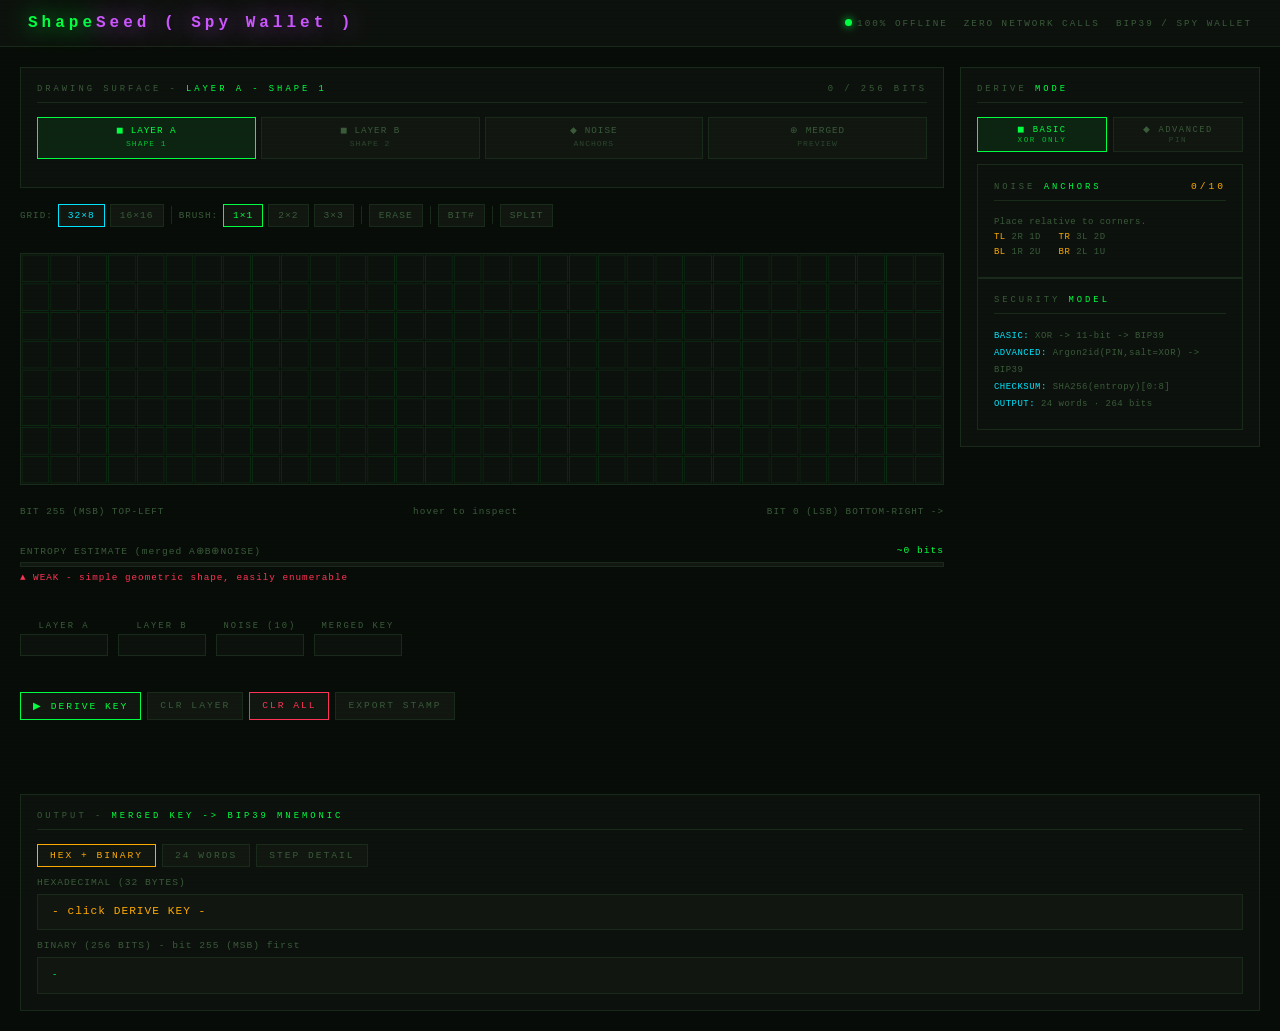
==== commit df45d2a7: "adding recovery guide, + code refined and corrected" ====
--- a/shapeSeed.html
+++ b/shapeSeed.html
@@ -5,7 +5,7 @@
     <meta name="viewport" content="width=device-width,initial-scale=1.0" />
     <meta
       http-equiv="Content-Security-Policy"
-      content="default-src 'none'; script-src 'self' 'unsafe-inline'; style-src 'self' 'unsafe-inline'; img-src 'self' data:; font-src 'none';"
+      content="default-src 'none'; script-src 'self' 'unsafe-inline' 'wasm-unsafe-eval'; style-src 'self' 'unsafe-inline'; img-src 'self' data:; font-src 'none';"
     />
     <title>PATTERN WALLET - Shape Key Generator</title>
     <style>
@@ -319,6 +319,9 @@
         flex-direction: column;
         gap: 14px;
       }
+      .output-panel {
+        grid-column: 1 / -1;
+      }
       .anchor-legend {
         font-size: 0.6rem;
         color: var(--dim);
@@ -326,19 +329,6 @@
         letter-spacing: 0.5px;
       }
       .anchor-legend strong {
-        color: var(--amber);
-      }
-      .noise-tip {
-        background: rgba(255, 170, 0, 0.05);
-        border: 1px solid rgba(255, 170, 0, 0.15);
-        padding: 10px;
-        font-size: 0.6rem;
-        color: var(--dim);
-        line-height: 1.7;
-        letter-spacing: 0.5px;
-        margin-bottom: 10px;
-      }
-      .noise-tip strong {
         color: var(--amber);
       }
       .output-panel {
@@ -384,8 +374,7 @@
         line-height: 1.8;
         letter-spacing: 0.5px;
         margin-top: 8px;
-        max-height: 320px;
-        overflow-y: auto;
+        overflow: visible;
       }
       .step-detail .hi {
         color: var(--white);
@@ -517,6 +506,21 @@
         border-color: var(--green);
         color: var(--green);
         background: var(--gfaint);
+      }
+
+      .wrap > .panel:first-child,
+      .wrap > .ctrl-row,
+      .wrap > canvas,
+      .wrap > .canvas-meta,
+      .wrap > .ent-section,
+      .wrap > .stamps,
+      .wrap > .btn-row {
+        grid-column: 1;
+      }
+
+      .right-col {
+        grid-column: 2;
+        grid-row: 1 / span 10;
       }
     </style>
     <script src="argon2-bundled.min.js"></script>
@@ -670,104 +674,105 @@
         <div class="btn danger" onclick="clearAll()">CLR ALL</div>
         <div class="btn" onclick="saveStamp()">EXPORT STAMP</div>
       </div>
-    </div>
-    <div class="right-col">
-      <div class="panel">
-        <div class="ptitle">
-          <span>DERIVE <span class="hi">MODE</span></span>
-        </div>
-        <div class="mode-toggle">
-          <div class="mtab basic on" id="modeBasic" onclick="setMode('basic')">
-            ◼ BASIC<br /><small style="font-size: 0.48rem; opacity: 0.7"
-              >XOR ONLY</small
+
+      <div class="right-col">
+        <div class="panel">
+          <div class="ptitle">
+            <span>DERIVE <span class="hi">MODE</span></span>
+          </div>
+          <div class="mode-toggle">
+            <div
+              class="mtab basic on"
+              id="modeBasic"
+              onclick="setMode('basic')"
             >
+              ◼ BASIC<br /><small style="font-size: 0.48rem; opacity: 0.7"
+                >XOR ONLY</small
+              >
+            </div>
+            <div class="mtab" id="modeAdv" onclick="setMode('advanced')">
+              ◆ ADVANCED<br /><small style="font-size: 0.48rem; opacity: 0.7"
+                >PIN</small
+              >
+            </div>
           </div>
-          <div class="mtab" id="modeAdv" onclick="setMode('advanced')">
-            ◆ ADVANCED<br /><small style="font-size: 0.48rem; opacity: 0.7"
-              >PIN</small
+
+          <div id="advPanel" style="display: none">
+            <div class="adv-panel">
+              <div class="adv-title">◆ ADVANCED MODE</div>
+
+              <div class="adv-row">
+                <div class="adv-label">
+                  SALT / PIN <span>(memorable number, never stored)</span>
+                </div>
+                <input
+                  class="adv-input"
+                  id="saltInput"
+                  type="text"
+                  inputmode="text"
+                  placeholder="e.g. 19841207 or 4892"
+                  autocomplete="off"
+                  spellcheck="false"
+                />
+              </div>
+              <div class="adv-info">
+                PIN + drawing -> same mnemonic always.<br />
+                Different PIN = completely different wallet.<br />
+                <strong>Forget PIN = permanent loss.</strong> Write it
+                physically.
+              </div>
+
+              <div class="adv-divider"></div>
+
+              <div class="adv-info">
+                <strong>BASIC:</strong> XOR bits -> BIP39 directly.<br />
+                <strong>ADVANCED:</strong> Argon2id(PIN, salt=XOR, 64MB, t=3) ->
+                BIP39.
+              </div>
+            </div>
+          </div>
+
+          <div class="panel">
+            <div class="ptitle">
+              <span>NOISE <span class="hi">ANCHORS</span></span>
+              <span
+                id="noiseCount"
+                style="color: var(--amber); font-size: 0.6rem"
+                >0/10</span
+              >
+            </div>
+            <div
+              class="duress-info"
+              style="font-size: 0.56rem; line-height: 1.7"
             >
+              Place relative to corners.<br />
+              <span style="color: var(--amber)">TL</span> 2R 1D &nbsp;
+              <span style="color: var(--amber)">TR</span> 3L 2D<br />
+              <span style="color: var(--amber)">BL</span> 1R 2U &nbsp;
+              <span style="color: var(--amber)">BR</span> 2L 1U
+            </div>
           </div>
-        </div>
-
-        <div id="advPanel" style="display: none">
-          <div class="adv-panel">
-            <div class="adv-title">◆ ADVANCED MODE</div>
-
-            <div class="adv-row">
-              <div class="adv-label">
-                SALT / PIN <span>(memorable number, never stored)</span>
-              </div>
-              <input
-                class="adv-input"
-                id="saltInput"
-                type="text"
-                inputmode="text"
-                placeholder="e.g. 19841207 or 4892"
-                autocomplete="off"
-                spellcheck="false"
-              />
+
+          <div class="panel">
+            <div class="ptitle">
+              <span>SECURITY <span class="hi">MODEL</span></span>
             </div>
-            <div class="adv-info">
-              <strong>What it does:</strong> Your PIN is processed with Argon2id
-              using your XOR bitmap as salt. Argon2id(PIN, salt=shape_bits,
-              mem=64MB, t=3). Same PIN + same drawing = same mnemonic, always.
-              Two users with identical drawings get totally different mnemonics.
-              Prevents rainbow table attacks.<br /><br />
-              <strong>If you forget the PIN</strong> -> wallet is permanently
-              inaccessible. Write it physically, separately from your shape
-              description.
-            </div>
-
-            <div class="adv-divider"></div>
-
-            <div class="adv-info" id="derivInfo">
-              <strong>XOR->DIRECT:</strong> XOR bits split directly into 11-bit
-              chunks -> BIP39 words. Fast, fully transparent, reversible to your
-              drawing.<br /><br />
-              <strong>SHA256 mode:</strong> Argon2id(PIN, salt=XOR_bytes,
-              mem=64MB, t=3) -> 256 bits -> 11-bit chunks. Memory-hard,
-              GPU-resistant. Recommended when using a PIN.
+            <div
+              class="duress-info"
+              style="font-size: 0.56rem; line-height: 1.9"
+            >
+              <span style="color: var(--cyan)">BASIC:</span> XOR -> 11-bit ->
+              BIP39<br />
+              <span style="color: var(--cyan)">ADVANCED:</span>
+              Argon2id(PIN,salt=XOR) -> BIP39<br />
+              <span style="color: var(--cyan)">CHECKSUM:</span>
+              SHA256(entropy)[0:8]<br />
+              <span style="color: var(--cyan)">OUTPUT:</span> 24 words · 264
+              bits
             </div>
           </div>
         </div>
-
-        <div class="panel">
-          <div class="ptitle">
-            <span>NOISE <span class="hi">ANCHOR SYSTEM</span></span>
-          </div>
-          <div class="noise-tip">
-            <strong>10 noise bits</strong> - place relative to corners, not
-            absolute coords.<br /><br />
-            Example model:<br />
-            <strong>TL:</strong> 2R 1D from top-left<br />
-            <strong>TR:</strong> 3L 2D from top-right<br />
-            <strong>BL:</strong> 1R 2U from btm-left<br />
-            <strong>BR:</strong> 2L 1U from btm-right<br /><br />
-            Switch to <strong>NOISE layer</strong> - corner zones highlighted.
-            Max 10 bits.
-          </div>
-          <div class="anchor-legend" id="noiseCount">
-            Noise bits placed: <strong>0 / 10</strong>
-          </div>
-        </div>
-
-        <div class="panel">
-          <div class="ptitle">
-            <span>SECURITY <span class="hi">MODEL</span></span>
-          </div>
-          <div class="duress-info" style="font-size: 0.58rem; line-height: 1.9">
-            <strong style="color: var(--cyan)">Basic mode:</strong> XOR bits ->
-            11-chunk -> BIP39<br />
-            <strong style="color: var(--cyan)">Advanced mode:</strong>
-            Argon2id(PIN, salt=XOR, 64MB, t=3) -> BIP39<br />
-            <strong style="color: var(--cyan)">Checksum:</strong> First 8 bits
-            of SHA-256(entropy)<br />
-            <strong style="color: var(--cyan)">Mnemonic:</strong> BIP39, 24
-            words (264 bits)<br /><br />
-          </div>
-        </div>
       </div>
-
       <div class="panel output-panel">
         <div class="ptitle">
           <span
@@ -3242,7 +3247,7 @@
           MERGED: "MERGED PREVIEW (A⊕B⊕NOISE)",
         };
         document.getElementById("layerLabel").textContent = labels[l];
-        if (splitGuide) draw();
+        draw();
       }
       function setBrush(n) {
         brushSize = n;
@@ -3250,6 +3255,7 @@
           document.getElementById("brush" + i).classList.remove("on"),
         );
         document.getElementById("brush" + n).classList.add("on");
+        draw();
       }
       function toggleErase() {
         eraseMode = !eraseMode;
@@ -3343,8 +3349,7 @@
         document.getElementById("bitsSetLabel").textContent =
           bits + " / 256 BITS";
         const nc = layers.NOISE.reduce((s, v) => s + v, 0);
-        document.getElementById("noiseCount").innerHTML =
-          `Noise bits placed: <strong>${nc} / 10</strong>`;
+        document.getElementById("noiseCount").textContent = nc + "/10";
         updateEntropy();
       }
 
@@ -3444,100 +3449,102 @@
       async function deriveKey() {
         const btn = document.getElementById("btnDerive");
         btn.textContent =
-          currentMode === "advanced" ? "⏳ HASHING..." : "▶ DERIVE KEY";
+          currentMode === "advanced" ? "HASHING..." : "DERIVE KEY";
         btn.style.opacity = "0.6";
         btn.style.pointerEvents = "none";
         await new Promise((r) => setTimeout(r, 10));
-        const merged = getMergedBits();
-        const pin = document.getElementById("saltInput").value.trim();
-        let entropyBits;
-        let derivationNote;
-
-        if (currentMode === "advanced") {
-          const xorBytes = bitsToBytes(merged);
-
-          if (!pin) {
-            document.getElementById("stepDetail").innerHTML =
-              '<span style="color:var(--red)">▲ ADVANCED MODE REQUIRES A PIN. Enter a PIN first.</span>';
-            return;
+
+        try {
+          const merged = getMergedBits();
+          const pin = document.getElementById("saltInput").value.trim();
+          let entropyBits;
+          let derivationNote;
+
+          if (currentMode === "advanced") {
+            const xorBytes = bitsToBytes(merged);
+
+            if (!pin) {
+              document.getElementById("stepDetail").innerHTML =
+                '<span style="color:var(--red)"> ADVANCED MODE REQUIRES A PIN. Enter a PIN first.</span>';
+              showOutTab("Steps", document.querySelectorAll(".otab")[2]);
+              return;
+            }
+
+            const argon2Result = await argon2.hash({
+              pass: pin,
+              salt: xorBytes,
+              time: 3,
+              mem: 65536,
+              hashLen: 32,
+              parallelism: 1,
+              type: argon2.ArgonType.Argon2id,
+            });
+
+            const hashResult = argon2Result.hash;
+            entropyBits = new Uint8Array(256);
+            for (let byteIdx = 0; byteIdx < 32; byteIdx++) {
+              for (let bit = 0; bit < 8; bit++) {
+                const bitNum = 255 - (byteIdx * 8 + bit);
+                entropyBits[bitNum] = (hashResult[byteIdx] >> (7 - bit)) & 1;
+              }
+            }
+            derivationNote = `Argon2id(PIN, salt=XOR_bytes, mem=64MB, t=3) -> 256 bits entropy`;
+          } else {
+            entropyBits = merged;
+            derivationNote = "XOR(A⊕B⊕NOISE) -> direct 11-bit chunking";
           }
 
-          const argon2Result = await argon2.hash({
-            pass: pin,
-            salt: xorBytes,
-            time: 3,
-            mem: 65536,
-            hashLen: 32,
-            parallelism: 1,
-            type: argon2.ArgonType.Argon2id,
+          const entropyBytes = bitsToBytes(entropyBits);
+          const hex = Array.from(entropyBytes)
+            .map((b) => b.toString(16).padStart(2, "0"))
+            .join("");
+
+          const checksumHash = await sha256(entropyBytes);
+          const checkByte = checksumHash[0];
+          const checkBits = new Uint8Array(8);
+          for (let i = 0; i < 8; i++) checkBits[i] = (checkByte >> (7 - i)) & 1;
+
+          const allBits = new Uint8Array(264);
+          for (let bitNum = 255; bitNum >= 0; bitNum--) {
+            allBits[255 - bitNum] = entropyBits[bitNum];
+          }
+          allBits.set(checkBits, 256);
+
+          const wordIndices = [];
+          for (let w = 0; w < 24; w++) {
+            let val = 0;
+            for (let b = 0; b < 11; b++) val = (val << 1) | allBits[w * 11 + b];
+            wordIndices.push(val);
+          }
+
+          document.getElementById("hexVal").textContent = hex;
+          document.getElementById("binVal").textContent = toBinStr(entropyBits);
+
+          const wg = document.getElementById("wordGrid");
+          wg.innerHTML = "";
+          wordIndices.forEach((idx, i) => {
+            const word = WORDLIST[idx] || `?${idx}`;
+            const chip = document.createElement("div");
+            chip.className = "word-chip";
+            chip.innerHTML = `<span class="wn">${i + 1}</span><span class="ww">${word}</span>`;
+            wg.appendChild(chip);
           });
 
-          const hashResult = argon2Result.hash;
-
-          entropyBits = new Uint8Array(256);
-          for (let byteIdx = 0; byteIdx < 32; byteIdx++) {
-            for (let bit = 0; bit < 8; bit++) {
-              const bitNum = 255 - (byteIdx * 8 + bit);
-              entropyBits[bitNum] = (hashResult[byteIdx] >> (7 - bit)) & 1;
-            }
-          }
-          derivationNote = `Argon2id(PIN, salt=XOR_bytes, mem=64MB, t=3) -> 256 bits entropy`;
-        } else {
-          entropyBits = merged;
-          derivationNote = "XOR(A⊕B⊕NOISE) -> direct 11-bit chunking";
-        }
-
-        const entropyBytes = bitsToBytes(entropyBits);
-        const hex = Array.from(entropyBytes)
-          .map((b) => b.toString(16).padStart(2, "0"))
-          .join("");
-
-        const checksumHash = await sha256(entropyBytes);
-        const checkByte = checksumHash[0];
-        const checkBits = new Uint8Array(8);
-        for (let i = 0; i < 8; i++) checkBits[i] = (checkByte >> (7 - i)) & 1;
-
-        const allBits = new Uint8Array(264);
-        for (let bitNum = 255; bitNum >= 0; bitNum--) {
-          allBits[255 - bitNum] = entropyBits[bitNum];
-        }
-        allBits.set(checkBits, 256);
-
-        const wordIndices = [];
-        for (let w = 0; w < 24; w++) {
-          let val = 0;
-          for (let b = 0; b < 11; b++) val = (val << 1) | allBits[w * 11 + b];
-          wordIndices.push(val);
-        }
-
-        document.getElementById("hexVal").textContent = hex;
-        document.getElementById("binVal").textContent = toBinStr(entropyBits);
-
-        const wg = document.getElementById("wordGrid");
-        wg.innerHTML = "";
-        wordIndices.forEach((idx, i) => {
-          const word = WORDLIST[idx] || `?${idx}`;
-          const chip = document.createElement("div");
-          chip.className = "word-chip";
-          chip.innerHTML = `<span class="wn">${i + 1}</span><span class="ww">${word}</span>`;
-          wg.appendChild(chip);
-        });
-
-        const hashHex = Array.from(checksumHash)
-          .map((b) => b.toString(16).padStart(2, "0"))
-          .join("");
-        const chunks = Array.from({ length: 24 }, (_, w) => {
-          let s = "";
-          for (let b = 0; b < 11; b++) s += allBits[w * 11 + b];
-          return s;
-        });
-
-        const modeLabel =
-          currentMode === "advanced"
-            ? `ADVANCED - Argon2id(PIN, salt=XOR, mem=64MB, t=3)`
-            : "BASIC - XOR DIRECT";
-
-        document.getElementById("stepDetail").innerHTML = `
+          const hashHex = Array.from(checksumHash)
+            .map((b) => b.toString(16).padStart(2, "0"))
+            .join("");
+          const chunks = Array.from({ length: 24 }, (_, w) => {
+            let s = "";
+            for (let b = 0; b < 11; b++) s += allBits[w * 11 + b];
+            return s;
+          });
+
+          const modeLabel =
+            currentMode === "advanced"
+              ? `ADVANCED - Argon2id(PIN, salt=XOR, mem=64MB, t=3)`
+              : "BASIC - XOR DIRECT";
+
+          document.getElementById("stepDetail").innerHTML = `
 <span class="hi">DERIVATION MODE: ${modeLabel}</span><br>
 <span style="color:var(--dim)">${derivationNote}</span><br><br>
 <span class="hi">STEP 1 - ENTROPY SOURCE (256 BITS)</span><br>
@@ -3546,16 +3553,26 @@
 Full hash: <span class="ha">${hashHex.toUpperCase()}</span><br>
 Checksum byte[0]: <span class="ha">${checkByte.toString(16).padStart(2, "0").toUpperCase()}</span> -> bits: <span class="ha">${checkBits.join("")}</span><br><br>
 <span class="hi">STEP 3 - ALL BITS = ENTROPY ∥ CHECKSUM (264 bits = 24 × 11)</span><br>
-<span style="color:var(--dim);font-size:0.55rem">Bit 255 (MSB) first. Each 11-bit chunk -> BIP39 word index (0–2047)</span><br><br>
+<span style="color:var(--dim);font-size:0.55rem">Bit 255 (MSB) first. Each 11-bit chunk -> BIP39 word index (0-2047)</span><br><br>
 <span class="hi">STEP 4 - 11-BIT CHUNKS -> INDEX -> WORD</span><br>
 ${chunks.map((b, i) => `<span style="color:var(--dim);font-size:.55rem">${String(i + 1).padStart(2, " ")}</span> <span class="ha">${b}</span> = <span style="color:var(--white)">${wordIndices[i].toString().padStart(4, " ")}</span> = <span style="color:var(--green)">${WORDLIST[wordIndices[i]] || "?"}</span>`).join("<br>")}<br><br>
 <span class="hi">RESULT - 24-WORD BIP39 MNEMONIC</span><br>
 <span style="color:var(--green)">${wordIndices.map((idx) => WORDLIST[idx] || "?").join(" ")}</span>
 `;
 
-        btn.textContent = "DERIVE KEY";
-        btn.style.opacity = "";
-        btn.style.pointerEvents = "";
+          document
+            .querySelector(".output-panel")
+            .scrollIntoView({ behavior: "smooth", block: "start" });
+          showOutTab("Words", document.querySelectorAll(".otab")[1]);
+        } catch (err) {
+          document.getElementById("stepDetail").innerHTML =
+            `<span style="color:var(--red)">▲ ERROR: ${err.message || err}</span>`;
+          showOutTab("Steps", document.querySelectorAll(".otab")[2]);
+        } finally {
+          btn.textContent = "DERIVE KEY";
+          btn.style.opacity = "";
+          btn.style.pointerEvents = "";
+        }
       }
 
       window.addEventListener("resize", resize);
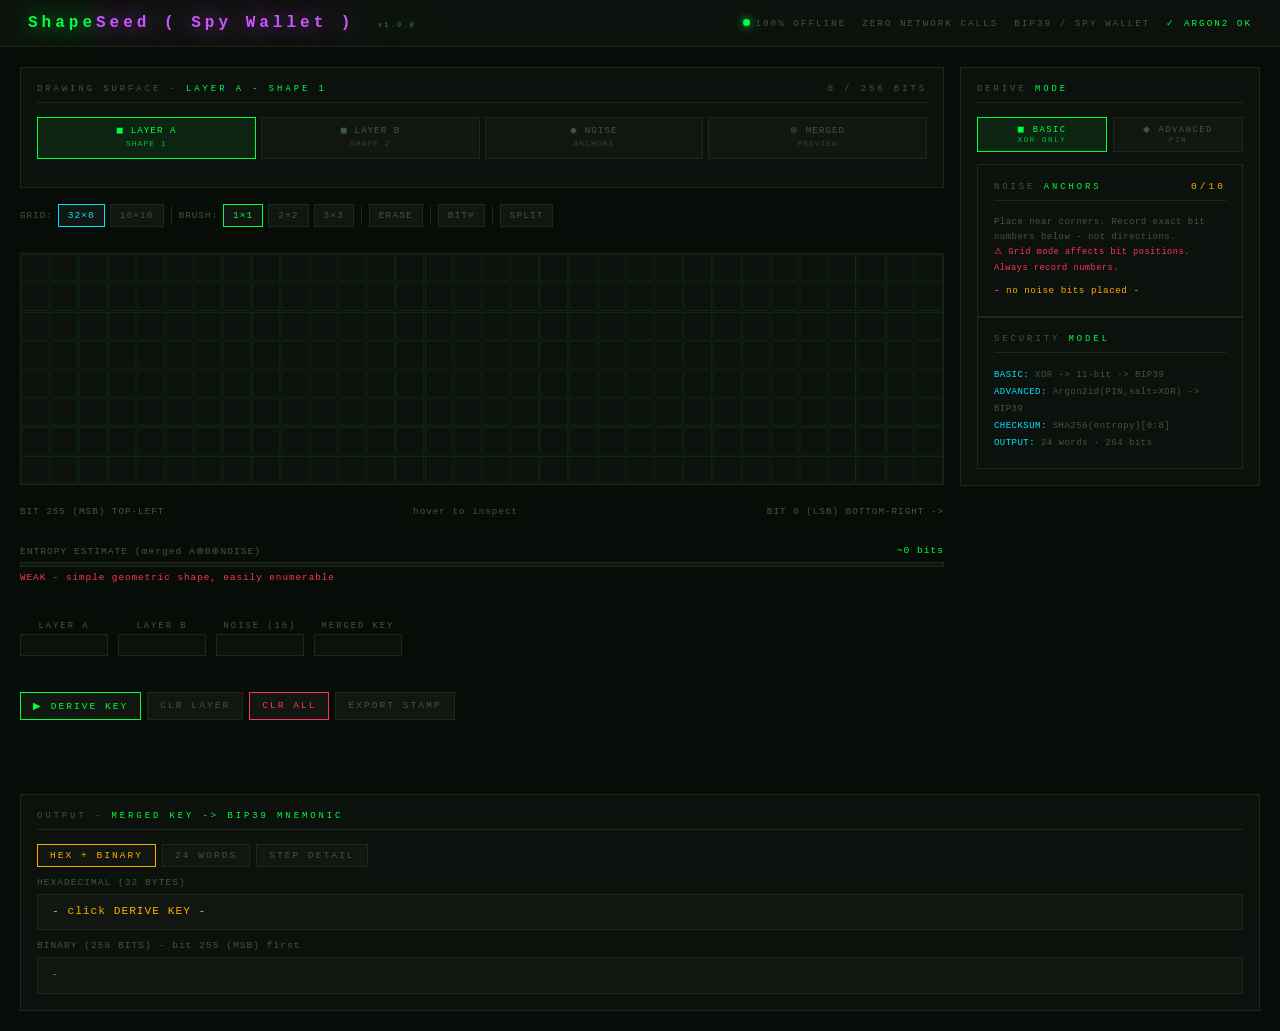
==== commit b947a344: "security improved, i added wipeout + checking argon2id in the header with known  hex" ====
--- a/shapeSeed.html
+++ b/shapeSeed.html
@@ -5,7 +5,7 @@
     <meta name="viewport" content="width=device-width,initial-scale=1.0" />
     <meta
       http-equiv="Content-Security-Policy"
-      content="default-src 'none'; script-src 'self' 'unsafe-inline' 'wasm-unsafe-eval'; style-src 'self' 'unsafe-inline'; img-src 'self' data:; font-src 'none';"
+      content="default-src 'none'; script-src 'self' 'unsafe-inline' 'wasm-unsafe-eval' blob:; worker-src blob:; style-src 'self' 'unsafe-inline'; img-src 'self' data: blob:; font-src 'none';"
     />
     <title>PATTERN WALLET - Shape Key Generator</title>
     <style>
@@ -522,16 +522,72 @@
         grid-column: 2;
         grid-row: 1 / span 10;
       }
+      .wipe-bar {
+        display: none;
+        align-items: center;
+        gap: 10px;
+        padding: 7px 12px;
+        background: rgba(255, 51, 85, 0.08);
+        border: 1px solid var(--red);
+        margin-bottom: 10px;
+        font-size: 0.6rem;
+        letter-spacing: 1px;
+      }
+      .wipe-bar.active {
+        display: flex;
+      }
+      .wipe-countdown {
+        color: var(--red);
+        min-width: 140px;
+      }
+      .wipe-cancel {
+        padding: 3px 8px;
+        background: var(--bg3);
+        border: 1px solid var(--dim);
+        color: var(--dim);
+        font-family: var(--mono);
+        font-size: 0.58rem;
+        cursor: pointer;
+        letter-spacing: 1px;
+      }
+      .wipe-cancel:hover {
+        color: var(--white);
+        border-color: #555;
+      }
+      .wipe-now {
+        padding: 3px 8px;
+        background: var(--bg3);
+        border: 1px solid var(--red);
+        color: var(--red);
+        font-family: var(--mono);
+        font-size: 0.58rem;
+        cursor: pointer;
+        letter-spacing: 1px;
+      }
     </style>
     <script src="argon2-bundled.min.js"></script>
   </head>
   <body>
     <header style="user-select: none">
-      <div class="logo">Shape<em>Seed ( Spy Wallet ) </em></div>
+      <div class="logo">
+        Shape<em>Seed ( Spy Wallet ) </em
+        ><span
+          style="
+            font-size: 0.45rem;
+            color: var(--dim);
+            letter-spacing: 2px;
+            margin-left: 10px;
+          "
+          >v1.0.0</span
+        >
+      </div>
       <div class="hdr-r">
         <span><span class="dot"></span>100% OFFLINE</span>
         <span>ZERO NETWORK CALLS</span>
         <span>BIP39 / SPY WALLET</span>
+        <span id="selfTestStatus" style="color: var(--dim)"
+          >ARGON2 CHECKING...</span
+        >
       </div>
     </header>
 
@@ -619,7 +675,7 @@
           ></div>
         </div>
         <div class="ent-warn" id="entWarn" style="color: var(--red)">
-          ▲ DRAW A PATTERN TO BEGIN
+          DRAW A PATTERN TO BEGIN
         </div>
       </div>
 
@@ -673,6 +729,7 @@
         <div class="btn" onclick="clearCurrentLayer()">CLR LAYER</div>
         <div class="btn danger" onclick="clearAll()">CLR ALL</div>
         <div class="btn" onclick="saveStamp()">EXPORT STAMP</div>
+        <!-- <div class="btn" onclick="printRecoveryCard()">PRINT RECOVERY CARD</div> -->
       </div>
 
       <div class="right-col">
@@ -703,7 +760,12 @@
 
               <div class="adv-row">
                 <div class="adv-label">
-                  SALT / PIN <span>(memorable number, never stored)</span>
+                  SALT / PIN
+                  <span
+                    >(ASCII ONLY: use letters, digits, symbols (0-9, a-z, A-Z,
+                    !@#...) No accented chars, no emoji, no Unicode above
+                    127.)</span
+                  >
                 </div>
                 <input
                   class="adv-input"
@@ -745,11 +807,24 @@
               class="duress-info"
               style="font-size: 0.56rem; line-height: 1.7"
             >
-              Place relative to corners.<br />
-              <span style="color: var(--amber)">TL</span> 2R 1D &nbsp;
-              <span style="color: var(--amber)">TR</span> 3L 2D<br />
-              <span style="color: var(--amber)">BL</span> 1R 2U &nbsp;
-              <span style="color: var(--amber)">BR</span> 2L 1U
+              Place near corners. Record exact bit numbers below - not
+              directions.<br />
+              <span style="color: var(--red); font-size: 0.54rem"
+                >⚠ Grid mode affects bit positions. Always record numbers.</span
+              >
+            </div>
+            <div
+              id="noiseBitList"
+              style="
+                margin-top: 6px;
+                font-size: 0.58rem;
+                color: var(--amber);
+                line-height: 1.9;
+                min-height: 14px;
+                letter-spacing: 0.5px;
+              "
+            >
+              - no noise bits placed -
             </div>
           </div>
 
@@ -778,6 +853,13 @@
           <span
             >OUTPUT - <span class="hi">MERGED KEY -> BIP39 MNEMONIC</span></span
           >
+        </div>
+        <div class="wipe-bar" id="wipeBar">
+          <span class="wipe-countdown" id="wipeCountdown"
+            >OUTPUT WIPES IN: 60s</span
+          >
+          <div class="wipe-cancel" onclick="cancelWipe()">CANCEL</div>
+          <div class="wipe-now" onclick="wipeOutput()">WIPE NOW</div>
         </div>
         <div class="out-tabs">
           <div class="otab on" onclick="showOutTab('Hex', this)">
@@ -2886,11 +2968,48 @@
       if (WORDLIST.length !== 2048) {
         document.addEventListener("DOMContentLoaded", () => {
           document.body.innerHTML =
-            '<div style="color:#ff3355;font-family:monospace;padding:40px;font-size:1.2rem">▲ CRITICAL: WORDLIST INTEGRITY FAILURE (' +
+            '<div style="color:#ff3355;font-family:monospace;padding:40px;font-size:1.2rem">CRITICAL: WORDLIST INTEGRITY FAILURE (' +
             WORDLIST.length +
             "/2048). DO NOT USE THIS FILE.</div>";
         });
         throw new Error("WORDLIST integrity failure");
+      }
+
+      const ARGON2_KNOWN_GOOD =
+        "e1f853e0267888fdfbcbc19716593599c261f060e2346a36d0ca213c1a273787";
+
+      async function argon2SelfTest() {
+        const status = document.getElementById("selfTestStatus");
+        try {
+          const knownSalt = new Uint8Array(32);
+          const result = await argon2.hash({
+            pass: "ShapeSeedTest",
+            salt: knownSalt,
+            time: 3,
+            mem: 65536,
+            hashLen: 32,
+            parallelism: 1,
+            type: argon2.ArgonType.Argon2id,
+          });
+          const hex = Array.from(result.hash)
+            .map((b) => b.toString(16).padStart(2, "0"))
+            .join("");
+          if (hex !== ARGON2_KNOWN_GOOD) {
+            status.textContent = "ARGON2 FAIL";
+            status.style.color = "var(--red)";
+            document.body.innerHTML =
+              '<div style="color:#ff3355;font-family:monospace;padding:40px;font-size:1.2rem">CRITICAL: ARGON2 SELF-TEST FAILED. DO NOT USE.</div>';
+            throw new Error("Argon2 self-test failed");
+          }
+          status.textContent = "✓ ARGON2 OK";
+          status.style.color = "var(--green)";
+        } catch (err) {
+          if (err.message !== "Argon2 self-test failed") {
+            status.textContent = " ARGON2 ERROR";
+            status.style.color = "var(--red)";
+          }
+          throw err;
+        }
       }
 
       let COLS = 32,
@@ -2903,6 +3022,45 @@
       let showBitNums = false;
       let currentMode = "basic";
       let splitGuide = false;
+
+      let wipeTimer = null;
+      let wipeSeconds = 0;
+
+      function startWipeCountdown() {
+        cancelWipe();
+        wipeSeconds = 60;
+        document.getElementById("wipeBar").classList.add("active");
+        updateWipeDisplay();
+        wipeTimer = setInterval(() => {
+          wipeSeconds--;
+          updateWipeDisplay();
+          if (wipeSeconds <= 0) wipeOutput();
+        }, 1000);
+      }
+
+      function updateWipeDisplay() {
+        document.getElementById("wipeCountdown").textContent =
+          `OUTPUT WIPES IN: ${wipeSeconds}s`;
+      }
+
+      function cancelWipe() {
+        if (wipeTimer) {
+          clearInterval(wipeTimer);
+          wipeTimer = null;
+        }
+        document.getElementById("wipeBar").classList.remove("active");
+      }
+
+      function wipeOutput() {
+        cancelWipe();
+        document.getElementById("hexVal").textContent = "- wiped -";
+        document.getElementById("binVal").textContent = "- wiped -";
+        document.getElementById("wordGrid").innerHTML =
+          '<span style="color:var(--dim);font-size:0.65rem">- output wiped -</span>';
+        document.getElementById("stepDetail").textContent = "- wiped -";
+        document.getElementById("saltInput").value = "";
+        document.getElementById("wipeBar").classList.remove("active");
+      }
 
       const layers = {
         A: new Uint8Array(256),
@@ -3269,8 +3427,17 @@
         draw();
       }
       function setGridMode(cols, rows) {
+        const totalBits = Object.values(layers).reduce(
+          (s, l) => s + l.reduce((a, b) => a + b, 0),
+          0,
+        );
+        if (totalBits > 0) {
+          if (!confirm("Switching grid clears all layers. Continue?")) return;
+          Object.values(layers).forEach((l) => l.fill(0));
+        }
         COLS = cols;
         ROWS = rows;
+
         document.getElementById("btn32").classList.toggle("on", cols === 32);
         document.getElementById("btn16").classList.toggle("on", cols === 16);
         resize();
@@ -3313,6 +3480,15 @@
       }
 
       function updateEntropy() {
+        if (currentMode === "advanced") {
+          document.getElementById("entBar").style.width = "100%";
+          document.getElementById("entBar").style.background = "var(--purple)";
+          document.getElementById("entVal").textContent = "256 bits (Argon2id)";
+          document.getElementById("entWarn").style.color = "var(--purple)";
+          document.getElementById("entWarn").textContent =
+            "ARGON2ID ACTIVE - output is 256-bit regardless of drawing";
+          return;
+        }
         const merged = getMergedBits();
         const ent = estimateEntropy(merged);
         const pct = Math.min((ent / 256) * 100, 100);
@@ -3324,8 +3500,7 @@
         if (ent < 50) {
           bar.style.background = "var(--red)";
           warn.style.color = "var(--red)";
-          warn.textContent =
-            "▲ WEAK - simple geometric shape, easily enumerable";
+          warn.textContent = "WEAK - simple geometric shape, easily enumerable";
         } else if (ent < 90) {
           bar.style.background = "var(--amber)";
           warn.style.color = "var(--amber)";
@@ -3350,6 +3525,20 @@
           bits + " / 256 BITS";
         const nc = layers.NOISE.reduce((s, v) => s + v, 0);
         document.getElementById("noiseCount").textContent = nc + "/10";
+
+        const noiseList = document.getElementById("noiseBitList");
+        const placedBits = [];
+        for (let i = 0; i < 256; i++) {
+          if (layers.NOISE[i]) placedBits.push(i);
+        }
+        if (placedBits.length === 0) {
+          noiseList.textContent = "- no noise bits placed -";
+        } else {
+          placedBits.sort((a, b) => b - a);
+          noiseList.innerHTML = placedBits
+            .map((b) => `<span style="color:var(--amber)">bit ${b}</span>`)
+            .join(" · ");
+        }
         updateEntropy();
       }
 
@@ -3564,10 +3753,12 @@
             .querySelector(".output-panel")
             .scrollIntoView({ behavior: "smooth", block: "start" });
           showOutTab("Words", document.querySelectorAll(".otab")[1]);
+          startWipeCountdown();
         } catch (err) {
           document.getElementById("stepDetail").innerHTML =
-            `<span style="color:var(--red)">▲ ERROR: ${err.message || err}</span>`;
+            `<span style="color:var(--red)"> ERROR: ${err.message || err}</span>`;
           showOutTab("Steps", document.querySelectorAll(".otab")[2]);
+          startWipeCountdown();
         } finally {
           btn.textContent = "DERIVE KEY";
           btn.style.opacity = "";
@@ -3577,6 +3768,10 @@
 
       window.addEventListener("resize", resize);
       window.addEventListener("load", resize);
+      window.addEventListener("load", () => {
+        resize();
+        argon2SelfTest();
+      });
     </script>
   </body>
 </html>
